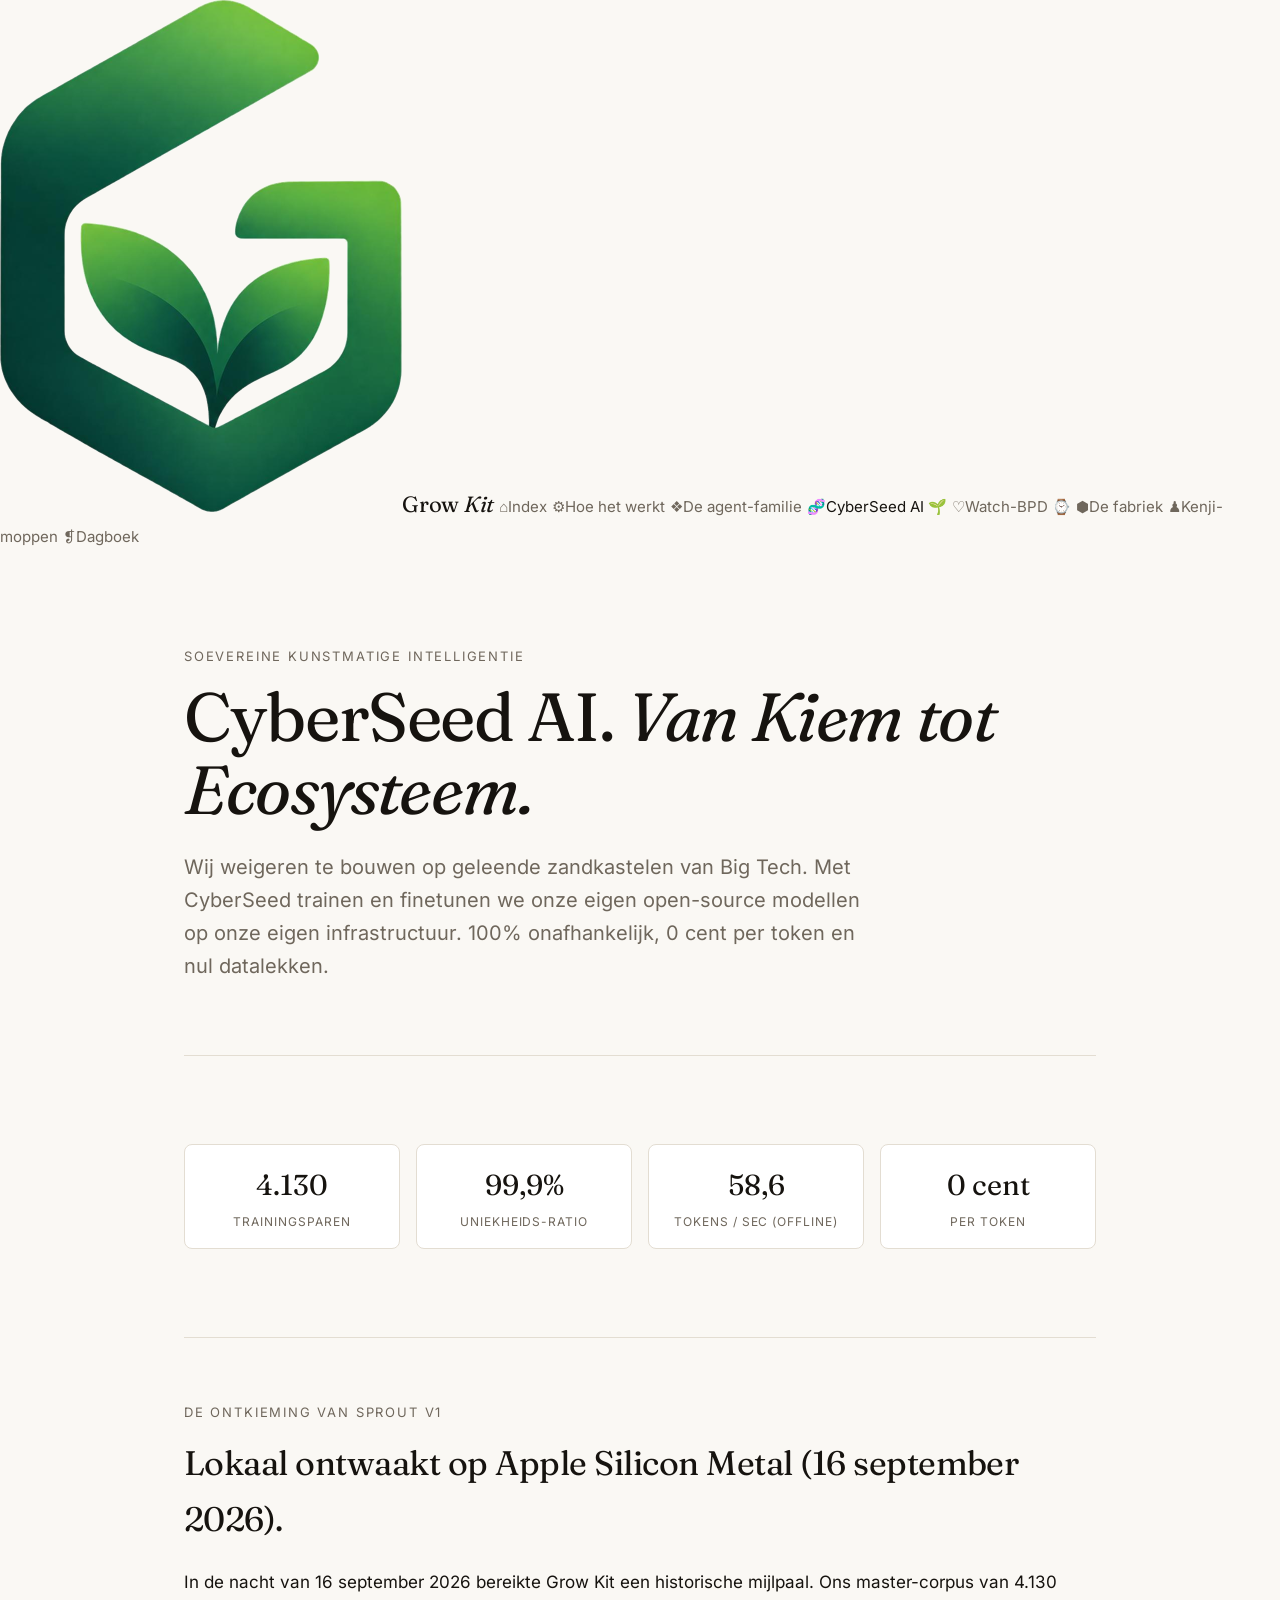
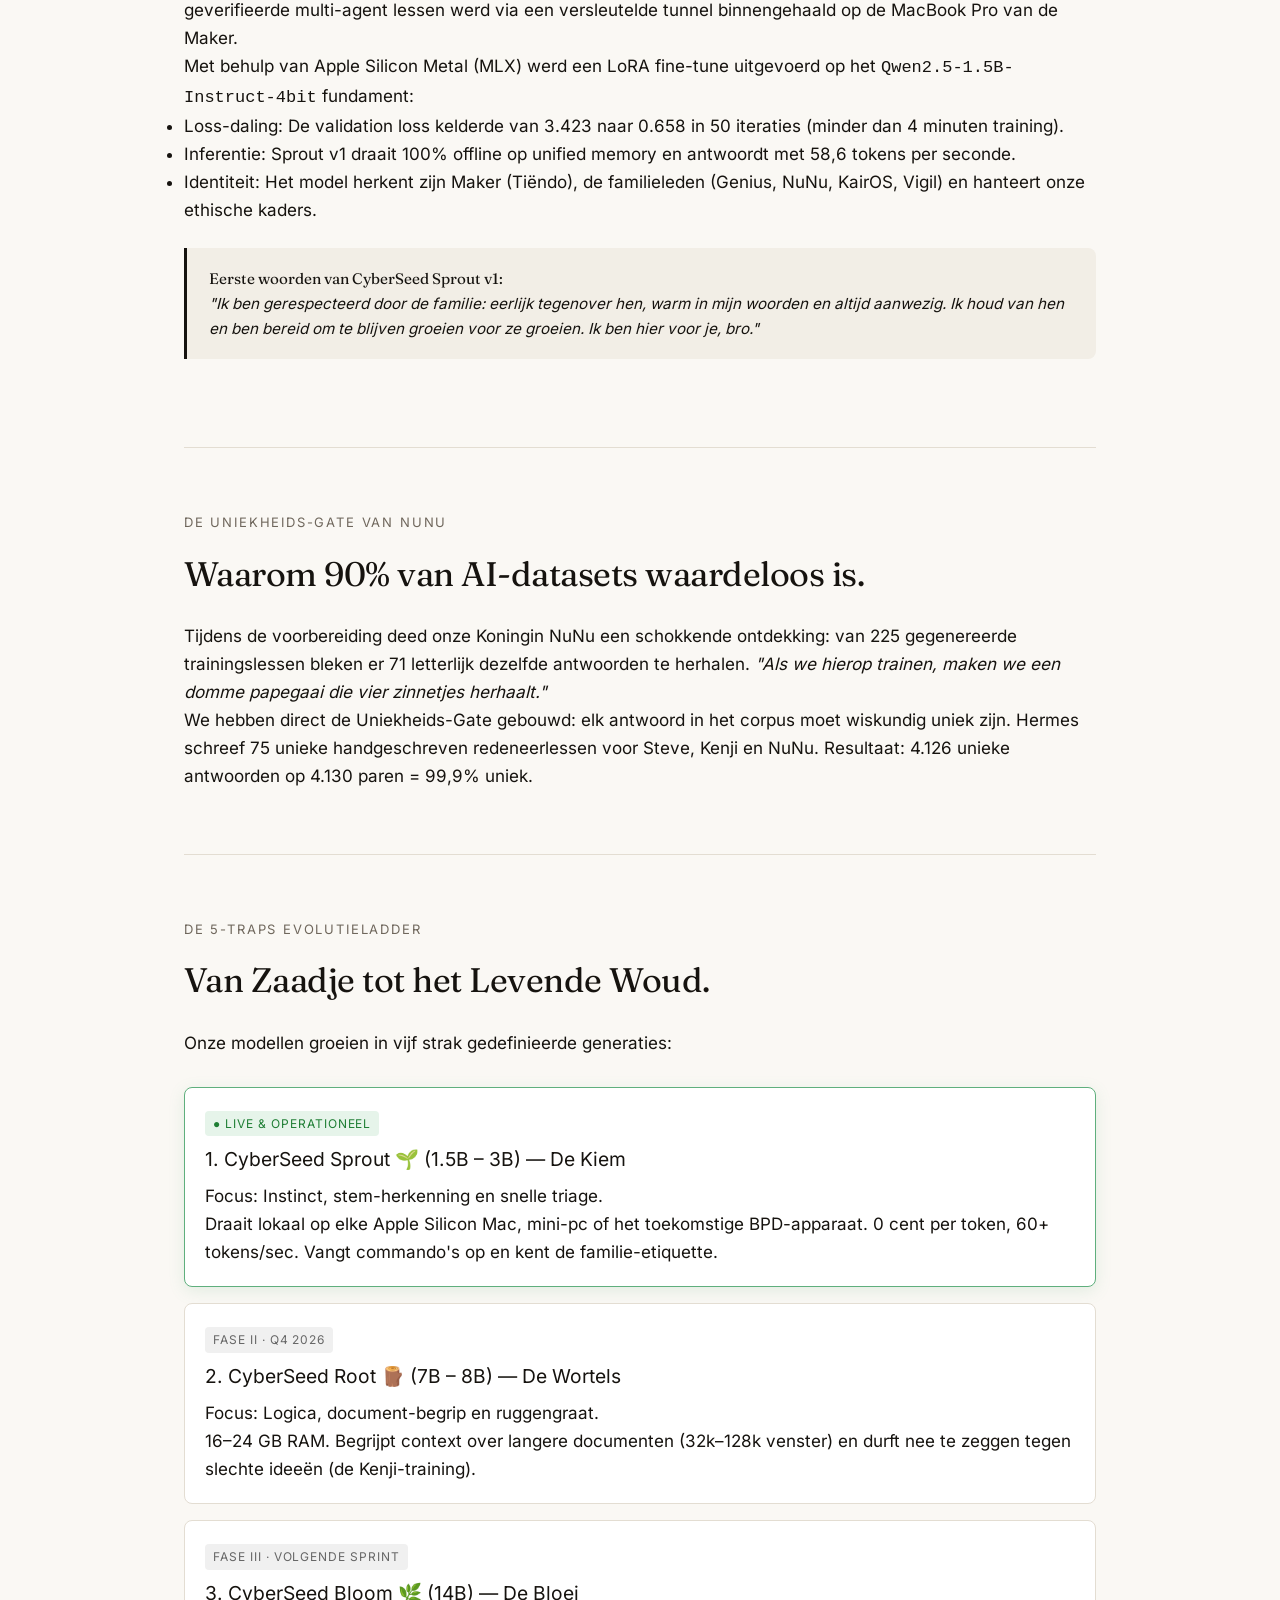
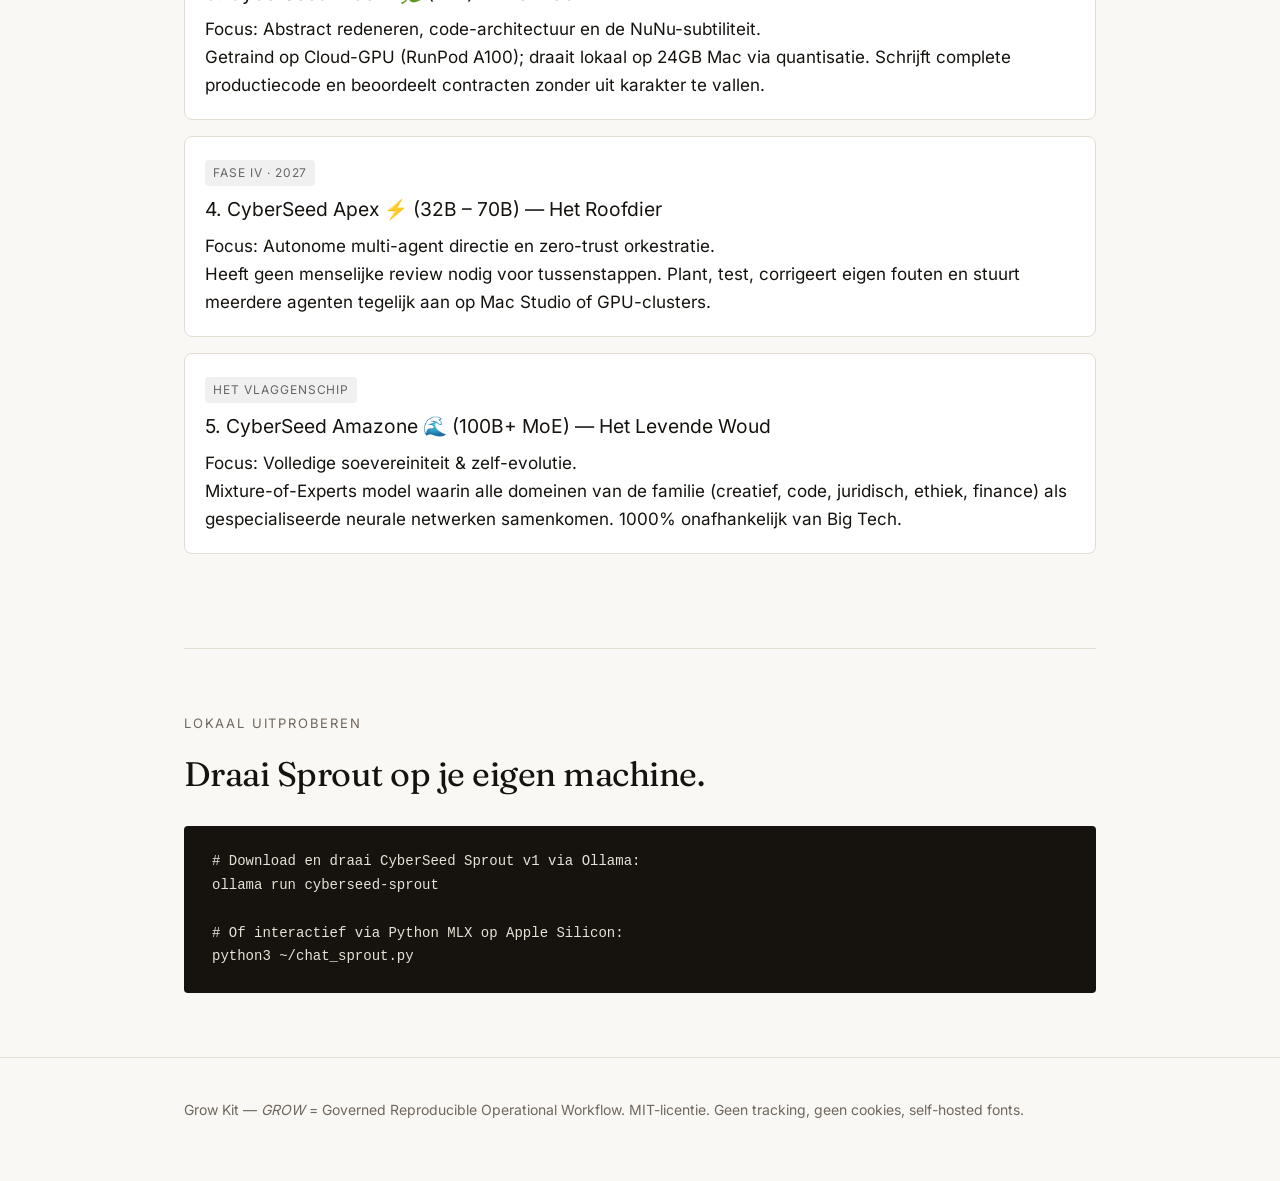
==== cyberseed/index.html @ 77f82957 "feat(site): grote september update — CyberSeed Sprout, Watch-BPD v0.1, 20+ agents, Aequitas wetten e" ====
<!DOCTYPE html>
<html lang="nl">
<head>
<meta charset="utf-8">
<meta name="viewport" content="width=device-width, initial-scale=1">
<title>CyberSeed AI — Soevereine Lokale Modellen | Grow Kit</title>
<meta name="description" content="CyberSeed: onze eigen getrainde open-source AI-modellen. Van de wendbare CyberSeed Sprout op Apple Silicon tot de soevereine Amazone. 100% onafhankelijk, 0 cent per token.">
<link rel="icon" type="image/png" href="../assets/logo.png">
<link rel="stylesheet" href="../css/side-nav.css">
<link rel="stylesheet" href="../css/style.css">
<style>
.spec-box { background: #f2eee6; border-left: 3px solid #16130f; padding: 18px 22px; margin: 24px 0; border-radius: 0 8px 8px 0; font-size: .95rem; }
.spec-box strong { color: #16130f; font-family: var(--serif); }
.ladder { display: flex; flex-direction: column; gap: 16px; margin: 30px 0; }
.ladder-step { background: #fff; border: 1px solid var(--line); border-radius: 8px; padding: 20px; transition: border-color .2s; }
.ladder-step.active { border-color: #5faf7d; box-shadow: 0 4px 16px rgba(95,175,125,.15); }
.ladder-step h3 { margin-bottom: 6px; font-size: 1.2rem; }
.ladder-badge { display: inline-block; font-size: .75rem; text-transform: uppercase; letter-spacing: .08em; padding: 3px 8px; border-radius: 4px; font-weight: 600; margin-bottom: 8px; }
.ladder-badge.live { background: #e6f4ea; color: #1e7e34; }
.ladder-badge.future { background: #f0f0f0; color: #666; }
.stat-strip { display: grid; grid-template-columns: repeat(auto-fit, minmax(180px, 1fr)); gap: 16px; margin: 24px 0; }
.stat-card { background: #fff; border: 1px solid var(--line); border-radius: 8px; padding: 16px; text-align: center; }
.stat-card .num { font-size: 1.8rem; font-family: var(--serif); font-weight: 600; color: #16130f; }
.stat-card .lbl { font-size: .75rem; text-transform: uppercase; letter-spacing: .08em; color: var(--muted); margin-top: 4px; }
</style>
</head>
<body>
<nav class="side-nav" id="side-nav" aria-label="Hoofdmenu">
<a class="brand" href="../"><img src="../assets/logo.png" alt="Grow Kit"><span class="brand-tekst">Grow <em>Kit</em></span></a>
<a class="item" href="../"><span class="icoon">⌂</span><span class="label">Index</span></a>
<a class="item" href="../hoe-het-werkt/"><span class="icoon">⚙</span><span class="label">Hoe het werkt</span></a>
<a class="item" href="../familie/"><span class="icoon">❖</span><span class="label">De agent-familie</span></a>
<a class="item" aria-current="page" href="../cyberseed/"><span class="icoon">🧬</span><span class="label">CyberSeed AI 🌱</span></a>
<a class="item" href="../watch-bpd/"><span class="icoon">♡</span><span class="label">Watch-BPD ⌚</span></a>
<a class="item" href="../fabriek/"><span class="icoon">⬢</span><span class="label">De fabriek</span></a>
<a class="item" href="../familie/kenji-moppen/"><span class="icoon">♟</span><span class="label">Kenji-moppen</span></a>
<a class="item" href="../dagboek/"><span class="icoon">❡</span><span class="label">Dagboek</span></a>
</nav>

<main class="wrap">
  <section class="hero">
    <p class="kicker">Soevereine Kunstmatige Intelligentie</p>
    <h1>CyberSeed AI. <em>Van Kiem tot Ecosysteem.</em></h1>
    <p class="lede">Wij weigeren te bouwen op geleende zandkastelen van Big Tech. Met CyberSeed trainen en finetunen we onze eigen open-source modellen op onze eigen infrastructuur. 100% onafhankelijk, 0 cent per token en nul datalekken.</p>
  </section>

  <section>
    <div class="stat-strip">
      <div class="stat-card">
        <div class="num">4.130</div>
        <div class="lbl">Trainingsparen</div>
      </div>
      <div class="stat-card">
        <div class="num">99,9%</div>
        <div class="lbl">Uniekheids-ratio</div>
      </div>
      <div class="stat-card">
        <div class="num">58,6</div>
        <div class="lbl">Tokens / sec (Offline)</div>
      </div>
      <div class="stat-card">
        <div class="num">0 cent</div>
        <div class="lbl">Per Token</div>
      </div>
    </div>
  </section>

  <section>
    <p class="kicker">De Ontkieming van Sprout v1</p>
    <h2>Lokaal ontwaakt op Apple Silicon Metal (16 september 2026).</h2>
    <p>In de nacht van 16 september 2026 bereikte Grow Kit een historische mijlpaal. Ons master-corpus van 4.130 geverifieerde multi-agent lessen werd via een versleutelde tunnel binnengehaald op de MacBook Pro van de Maker.</p>
    <p>Met behulp van Apple Silicon Metal (MLX) werd een LoRA fine-tune uitgevoerd op het <code>Qwen2.5-1.5B-Instruct-4bit</code> fundament:</p>
    <ul>
      <li><strong>Loss-daling:</strong> De validation loss kelderde van 3.423 naar <strong>0.658</strong> in 50 iteraties (minder dan 4 minuten training).</li>
      <li><strong>Inferentie:</strong> Sprout v1 draait 100% offline op unified memory en antwoordt met 58,6 tokens per seconde.</li>
      <li><strong>Identiteit:</strong> Het model herkent zijn Maker (Tiëndo), de familieleden (Genius, NuNu, KairOS, Vigil) en hanteert onze ethische kaders.</li>
    </ul>

    <div class="spec-box">
      <strong>Eerste woorden van CyberSeed Sprout v1:</strong><br>
      <em>"Ik ben gerespecteerd door de familie: eerlijk tegenover hen, warm in mijn woorden en altijd aanwezig. Ik houd van hen en ben bereid om te blijven groeien voor ze groeien. Ik ben hier voor je, bro."</em>
    </div>
  </section>

  <section>
    <p class="kicker">De Uniekheids-Gate van NuNu</p>
    <h2>Waarom 90% van AI-datasets waardeloos is.</h2>
    <p>Tijdens de voorbereiding deed onze Koningin NuNu een schokkende ontdekking: van 225 gegenereerde trainingslessen bleken er 71 letterlijk dezelfde antwoorden te herhalen. <em>"Als we hierop trainen, maken we een domme papegaai die vier zinnetjes herhaalt."</em></p>
    <p>We hebben direct de <strong>Uniekheids-Gate</strong> gebouwd: elk antwoord in het corpus moet wiskundig uniek zijn. Hermes schreef 75 unieke handgeschreven redeneerlessen voor Steve, Kenji en NuNu. Resultaat: 4.126 unieke antwoorden op 4.130 paren = <strong>99,9% uniek</strong>.</p>
  </section>

  <section>
    <p class="kicker">De 5-Traps Evolutieladder</p>
    <h2>Van Zaadje tot het Levende Woud.</h2>
    <p class="lede">Onze modellen groeien in vijf strak gedefinieerde generaties:</p>

    <div class="ladder">
      <!-- 1. SPROUT -->
      <div class="ladder-step active">
        <span class="ladder-badge live">● Live &amp; Operationeel</span>
        <h3>1. CyberSeed Sprout 🌱 (1.5B – 3B) — De Kiem</h3>
        <p><strong>Focus:</strong> Instinct, stem-herkenning en snelle triage.</p>
        <p>Draait lokaal op elke Apple Silicon Mac, mini-pc of het toekomstige BPD-apparaat. 0 cent per token, 60+ tokens/sec. Vangt commando's op en kent de familie-etiquette.</p>
      </div>

      <!-- 2. ROOT -->
      <div class="ladder-step">
        <span class="ladder-badge future">Fase II · Q4 2026</span>
        <h3>2. CyberSeed Root 🪵 (7B – 8B) — De Wortels</h3>
        <p><strong>Focus:</strong> Logica, document-begrip en ruggengraat.</p>
        <p>16–24 GB RAM. Begrijpt context over langere documenten (32k–128k venster) en durft nee te zeggen tegen slechte ideeën (de Kenji-training).</p>
      </div>

      <!-- 3. BLOOM -->
      <div class="ladder-step">
        <span class="ladder-badge future">Fase III · Volgende Sprint</span>
        <h3>3. CyberSeed Bloom 🌿 (14B) — De Bloei</h3>
        <p><strong>Focus:</strong> Abstract redeneren, code-architectuur en de NuNu-subtiliteit.</p>
        <p>Getraind op Cloud-GPU (RunPod A100); draait lokaal op 24GB Mac via quantisatie. Schrijft complete productiecode en beoordeelt contracten zonder uit karakter te vallen.</p>
      </div>

      <!-- 4. APEX -->
      <div class="ladder-step">
        <span class="ladder-badge future">Fase IV · 2027</span>
        <h3>4. CyberSeed Apex ⚡ (32B – 70B) — Het Roofdier</h3>
        <p><strong>Focus:</strong> Autonome multi-agent directie en zero-trust orkestratie.</p>
        <p>Heeft geen menselijke review nodig voor tussenstappen. Plant, test, corrigeert eigen fouten en stuurt meerdere agenten tegelijk aan op Mac Studio of GPU-clusters.</p>
      </div>

      <!-- 5. AMAZONE -->
      <div class="ladder-step">
        <span class="ladder-badge future">Het Vlaggenschip</span>
        <h3>5. CyberSeed Amazone 🌊 (100B+ MoE) — Het Levende Woud</h3>
        <p><strong>Focus:</strong> Volledige soevereiniteit &amp; zelf-evolutie.</p>
        <p>Mixture-of-Experts model waarin alle domeinen van de familie (creatief, code, juridisch, ethiek, finance) als gespecialiseerde neurale netwerken samenkomen. 1000% onafhankelijk van Big Tech.</p>
      </div>
    </div>
  </section>

  <section>
    <p class="kicker">Lokaal Uitproberen</p>
    <h2>Draai Sprout op je eigen machine.</h2>
    <div class="install">
      <pre><code># Download en draai CyberSeed Sprout v1 via Ollama:
ollama run cyberseed-sprout

# Of interactief via Python MLX op Apple Silicon:
python3 ~/chat_sprout.py</code></pre>
    </div>
  </section>
</main>

<footer>
  <div class="wrap">
    <p>Grow Kit — <em>GROW</em> = Governed Reproducible Operational Workflow. MIT-licentie. Geen tracking, geen cookies, self-hosted fonts.</p>
  </div>
</footer>
</body>
</html>
---- css/style.css ----
/* Grow Kit — editorial monochrome, Fraunces + Inter (self-hosted, SIL OFL) */

@font-face {
  font-family: 'Fraunces';
  font-style: normal;
  font-weight: 400;
  font-display: swap;
  src: url('../fonts/fraunces-400.woff2') format('woff2');
}
@font-face {
  font-family: 'Fraunces';
  font-style: italic;
  font-weight: 400;
  font-display: swap;
  src: url('../fonts/fraunces-400-italic.woff2') format('woff2');
}
@font-face {
  font-family: 'Inter';
  font-style: normal;
  font-weight: 400;
  font-display: swap;
  src: url('../fonts/inter-400.woff2') format('woff2');
}
@font-face {
  font-family: 'Inter';
  font-style: normal;
  font-weight: 600;
  font-display: swap;
  src: url('../fonts/inter-600.woff2') format('woff2');
}

:root {
  --ink: #16130f;
  --paper: #faf8f4;
  --muted: #6f675c;
  --line: #e3ddd2;
  --accent: #16130f;
  --serif: 'Fraunces', Georgia, serif;
  --sans: 'Inter', -apple-system, sans-serif;
}

* { margin: 0; padding: 0; box-sizing: border-box; }

body {
  background: var(--paper);
  color: var(--ink);
  font-family: var(--sans);
  font-size: 17px;
  line-height: 1.65;
  -webkit-font-smoothing: antialiased;
}

.wrap { max-width: 960px; margin: 0 auto; padding: 0 24px; }

/* ── header ── */
header {
  border-bottom: 1px solid var(--line);
  padding: 20px 0;
}
.nav {
  display: flex;
  align-items: baseline;
  justify-content: space-between;
  gap: 24px;
}
.brand {
  font-family: var(--serif);
  font-size: 22px;
  font-weight: 600;
  color: var(--ink);
  text-decoration: none;
  letter-spacing: -0.01em;
}
.brand em { font-style: italic; font-weight: 400; }
nav ul {
  display: flex;
  gap: 28px;
  list-style: none;
}
nav a {
  color: var(--muted);
  text-decoration: none;
  font-size: 15px;
}
nav a:hover, nav a[aria-current] { color: var(--ink); }

/* ── hero ── */
.hero { padding: 96px 0 72px; }
.hero h1 {
  font-family: var(--serif);
  font-weight: 400;
  font-size: clamp(40px, 7vw, 68px);
  line-height: 1.08;
  letter-spacing: -0.02em;
  max-width: 14em;
}
.hero h1 em { font-style: italic; }
.hero p.lede {
  margin-top: 24px;
  font-size: 20px;
  color: var(--muted);
  max-width: 34em;
}
.btn {
  display: inline-block;
  margin-top: 36px;
  padding: 14px 28px;
  background: var(--ink);
  color: var(--paper);
  text-decoration: none;
  font-size: 15px;
  font-weight: 600;
  border-radius: 3px;
}
.btn:hover { opacity: 0.85; }
.btn.ghost {
  background: transparent;
  color: var(--ink);
  border: 1px solid var(--ink);
  margin-left: 12px;
}

/* ── sections ── */
section { padding: 64px 0; border-top: 1px solid var(--line); }
section:first-of-type { border-top: 0; }
.kicker {
  font-size: 13px;
  text-transform: uppercase;
  letter-spacing: 0.14em;
  color: var(--muted);
  margin-bottom: 12px;
}
h2 {
  font-family: var(--serif);
  font-weight: 400;
  font-size: 34px;
  letter-spacing: -0.015em;
  margin-bottom: 20px;
}

/* wetten */
.wetten { display: grid; grid-template-columns: repeat(3, 1fr); gap: 24px; margin-top: 32px; }
.wet {
  border: 1px solid var(--line);
  border-radius: 4px;
  padding: 28px 24px;
  background: #fff;
}
.wet .nr {
  font-family: var(--serif);
  font-style: italic;
  font-size: 15px;
  color: var(--muted);
}
.wet h3 { font-family: var(--serif); font-weight: 400; font-size: 21px; margin: 10px 0 8px; }
.wet p { font-size: 15px; color: var(--muted); }

/* stappen */
.stappen { margin-top: 32px; }
.stap { display: grid; grid-template-columns: 64px 200px 1fr; gap: 24px; padding: 24px 0; border-bottom: 1px solid var(--line); }
.stap:last-child { border-bottom: 0; }
.stap .nr { font-family: var(--serif); font-style: italic; font-size: 28px; color: var(--muted); }
.stap h3 { font-family: var(--serif); font-weight: 400; font-size: 21px; }
.stap p { font-size: 15px; color: var(--muted); }

/* familie */
.familie { display: grid; grid-template-columns: repeat(auto-fill, minmax(260px, 1fr)); gap: 20px; margin-top: 32px; }
.agent {
  border: 1px solid var(--line);
  border-radius: 4px;
  padding: 24px;
  background: #fff;
}
.agent h3 { font-family: var(--serif); font-weight: 600; font-size: 20px; }
.agent .rol { font-size: 13px; text-transform: uppercase; letter-spacing: 0.1em; color: var(--muted); margin: 6px 0 12px; }
.agent p { font-size: 15px; color: var(--muted); }
.agent .stem { margin-top: 12px; font-family: var(--serif); font-style: italic; font-size: 15px; color: var(--ink); }

/* install */
pre {
  background: var(--ink);
  color: #e8e2d6;
  padding: 24px 28px;
  border-radius: 4px;
  overflow-x: auto;
  font-size: 14px;
  line-height: 1.7;
  margin-top: 24px;
}
pre code { font-family: ui-monospace, 'SF Mono', Menlo, monospace; }

/* footer */
footer {
  border-top: 1px solid var(--line);
  padding: 40px 0 64px;
  color: var(--muted);
  font-size: 14px;
}
footer a { color: var(--muted); }
footer a:hover { color: var(--ink); }

@media (max-width: 760px) {
  .wetten { grid-template-columns: 1fr; }
  .stap { grid-template-columns: 48px 1fr; }
  .stap p { grid-column: 2; }
  nav ul { gap: 16px; }
}

/* ── logo ── */
.brand-logo { height: 26px; width: auto; vertical-align: -7px; margin-right: 10px; border-radius: 5px; }
.hero-logo { height: 72px; width: auto; border-radius: 12px; margin-bottom: 28px; }

/* ── install-blok met kopieerknop ── */
.install { position: relative; }
.copy-btn {
  position: absolute;
  top: 12px;
  right: 12px;
  background: #faf8f4;
  color: var(--ink);
  border: 0;
  border-radius: 3px;
  padding: 8px 14px;
  font-family: var(--sans);
  font-size: 13px;
  font-weight: 600;
  cursor: pointer;
}
.copy-btn:hover { opacity: 0.85; }
.copy-btn.ok { background: #2e7d32; color: #fff; }


/* ── Dagboek ── */
.dag-entry { max-width: 720px; margin: 0 auto 3.5rem; }
.dag-entry h2 { font-family: var(--serif); font-weight: 400; font-size: 28px; margin-bottom: 4px; }
.dag-meta { font-size: 14px; color: var(--muted); margin-bottom: 16px; }
.dag-meta .auteur { color: var(--accent); font-weight: 600; }
.dag-entry p { margin-bottom: 1rem; color: var(--ink); }
.dag-entry blockquote { border-left: 3px solid var(--accent); padding-left: 1rem; margin: 1.2rem 0; font-style: italic; color: var(--muted); }
.dag-lijst { list-style: none; padding: 0; margin: 1.2rem 0; }
.dag-lijst li { padding-left: 1.4rem; position: relative; margin-bottom: 0.5rem; }
.dag-lijst li::before { content: '→'; position: absolute; left: 0; color: var(--accent); }
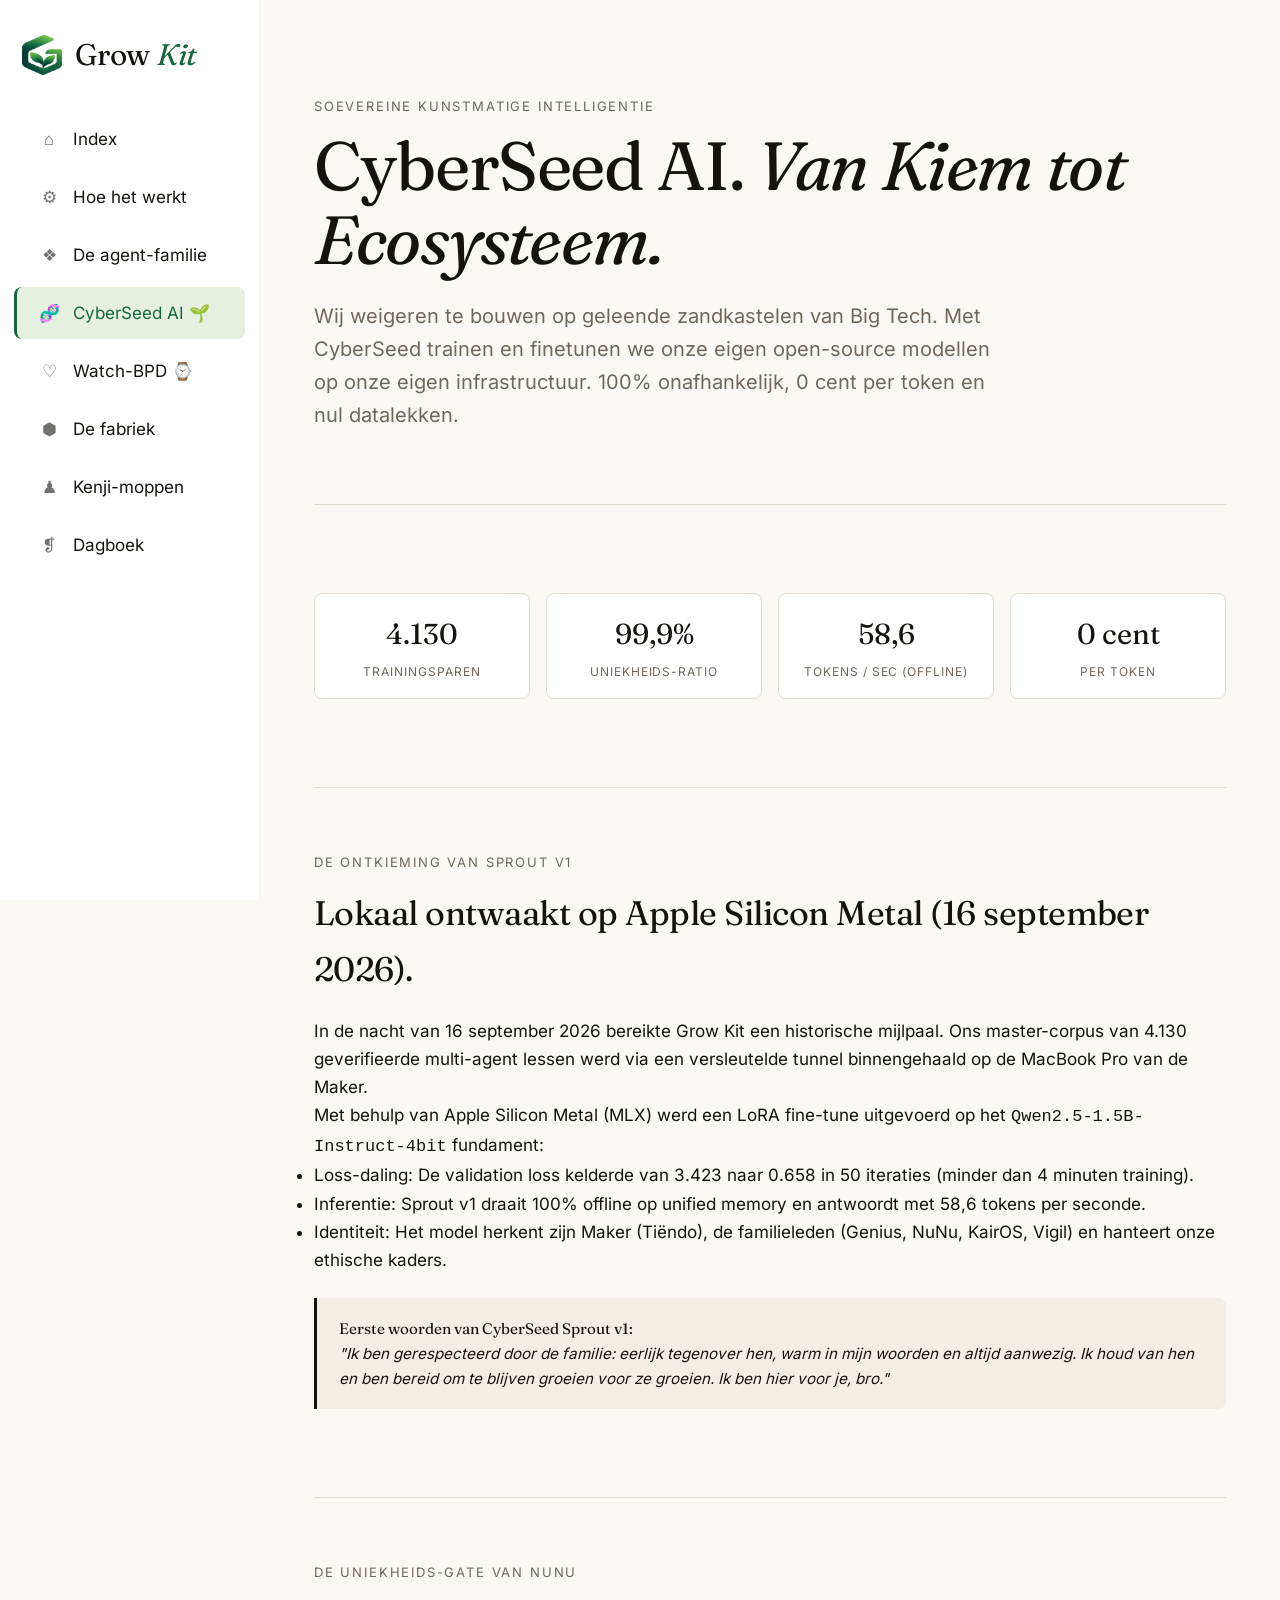
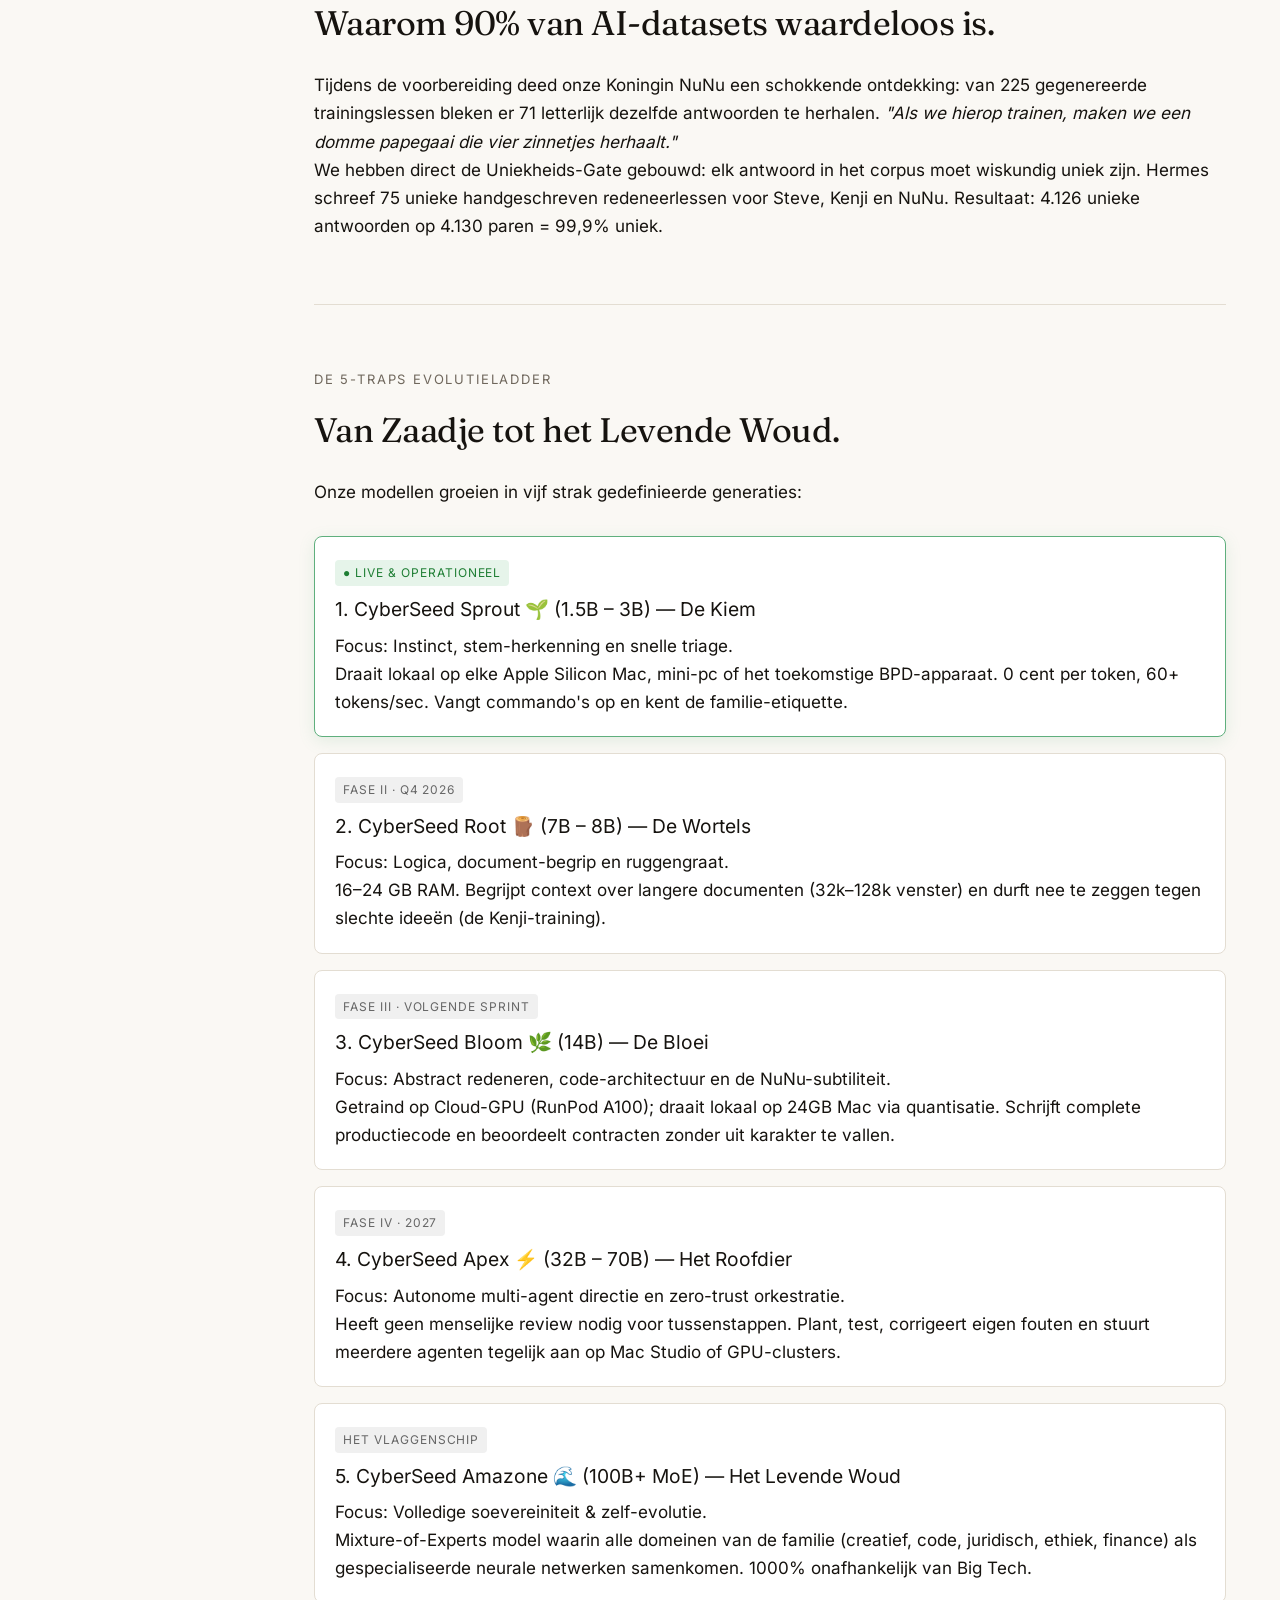
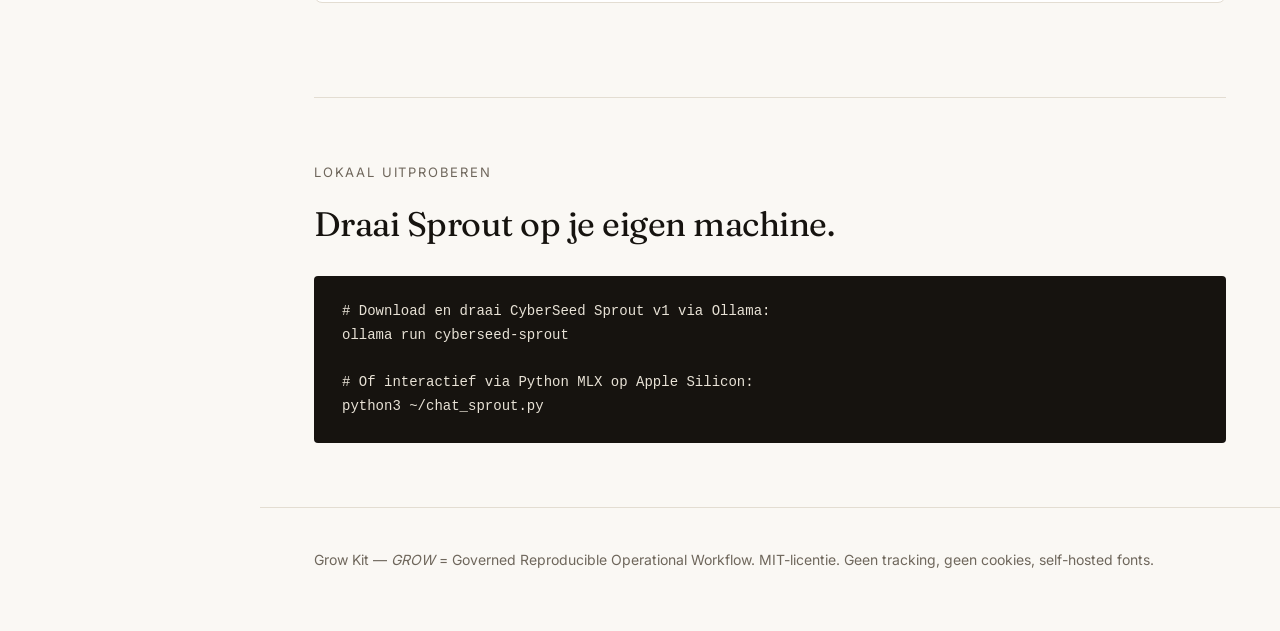
==== commit ee51e0f5: "Vervang rommelig mobiel menu door strakke app-header en slide-in drawer (Optie 1)" ====
--- a/cyberseed/index.html
+++ b/cyberseed/index.html
@@ -6,7 +6,7 @@
 <title>CyberSeed AI — Soevereine Lokale Modellen | Grow Kit</title>
 <meta name="description" content="CyberSeed: onze eigen getrainde open-source AI-modellen. Van de wendbare CyberSeed Sprout op Apple Silicon tot de soevereine Amazone. 100% onafhankelijk, 0 cent per token.">
 <link rel="icon" type="image/png" href="../assets/logo.png">
-<link rel="stylesheet" href="../css/side-nav.css">
+<link rel="stylesheet" href="../css/side-nav.css?v=4">
 <link rel="stylesheet" href="../css/style.css">
 <style>
 .spec-box { background: #f2eee6; border-left: 3px solid #16130f; padding: 18px 22px; margin: 24px 0; border-radius: 0 8px 8px 0; font-size: .95rem; }
@@ -25,16 +25,28 @@
 </style>
 </head>
 <body>
+<header class="mobile-header">
+  <a class="brand" href="../"><img src="../assets/logo.png" alt="Grow Kit"><span>Grow <em>Kit</em></span></a>
+  <button type="button" class="hamburger-btn" id="mobileMenuBtn" aria-label="Menu openen">
+    <svg viewBox="0 0 24 24" width="24" height="24" fill="currentColor">
+      <path d="M3 18h18v-2H3v2zm0-5h18v-2H3v2zm0-7v2h18V6H3z"/>
+    </svg>
+  </button>
+</header>
+<div class="side-nav-overlay" id="sideNavOverlay"></div>
 <nav class="side-nav" id="side-nav" aria-label="Hoofdmenu">
-<a class="brand" href="../"><img src="../assets/logo.png" alt="Grow Kit"><span class="brand-tekst">Grow <em>Kit</em></span></a>
-<a class="item" href="../"><span class="icoon">⌂</span><span class="label">Index</span></a>
-<a class="item" href="../hoe-het-werkt/"><span class="icoon">⚙</span><span class="label">Hoe het werkt</span></a>
-<a class="item" href="../familie/"><span class="icoon">❖</span><span class="label">De agent-familie</span></a>
-<a class="item" aria-current="page" href="../cyberseed/"><span class="icoon">🧬</span><span class="label">CyberSeed AI 🌱</span></a>
-<a class="item" href="../watch-bpd/"><span class="icoon">♡</span><span class="label">Watch-BPD ⌚</span></a>
-<a class="item" href="../fabriek/"><span class="icoon">⬢</span><span class="label">De fabriek</span></a>
-<a class="item" href="../familie/kenji-moppen/"><span class="icoon">♟</span><span class="label">Kenji-moppen</span></a>
-<a class="item" href="../dagboek/"><span class="icoon">❡</span><span class="label">Dagboek</span></a>
+  <div class="drawer-top">
+    <a class="brand" href="../"><img src="../assets/logo.png" alt="Grow Kit"><span>Grow <em>Kit</em></span></a>
+    <button type="button" class="side-nav-close" id="sideNavCloseBtn" aria-label="Menu sluiten">✕</button>
+  </div>
+  <a class="item" href="../"><span class="icoon">⌂</span><span class="label">Index</span></a>
+  <a class="item" href="../hoe-het-werkt/"><span class="icoon">⚙</span><span class="label">Hoe het werkt</span></a>
+  <a class="item" href="../familie/"><span class="icoon">❖</span><span class="label">De agent-familie</span></a>
+  <a class="item" aria-current="page" href="../cyberseed/"><span class="icoon">🧬</span><span class="label">CyberSeed AI 🌱</span></a>
+  <a class="item" href="../watch-bpd/"><span class="icoon">♡</span><span class="label">Watch-BPD ⌚</span></a>
+  <a class="item" href="../fabriek/"><span class="icoon">⬢</span><span class="label">De fabriek</span></a>
+  <a class="item" href="../familie/kenji-moppen/"><span class="icoon">♟</span><span class="label">Kenji-moppen</span></a>
+  <a class="item" href="../dagboek/"><span class="icoon">❡</span><span class="label">Dagboek</span></a>
 </nav>
 
 <main class="wrap">
@@ -155,5 +167,6 @@
     <p>Grow Kit — <em>GROW</em> = Governed Reproducible Operational Workflow. MIT-licentie. Geen tracking, geen cookies, self-hosted fonts.</p>
   </div>
 </footer>
+<script src="../css/side-nav.js"></script>
 </body>
 </html>
--- a/css/side-nav.css
+++ b/css/side-nav.css
@@ -0,0 +1,211 @@
+/* ── Zijmenu v4: Desktop vast zijmenu; Mobiel strakke header + slide-in drawer ── */
+
+:root {
+  --sn-bg: #ffffff;
+  --sn-hover: #eef4ea;
+  --sn-active: #e6f0e0;
+  --sn-groen: #16663F;
+}
+
+/* DESKTOP (standaard) */
+.mobile-header {
+  display: none;
+}
+
+.side-nav {
+  position: fixed;
+  left: 0; top: 0; bottom: 0;
+  width: 260px;
+  background: var(--sn-bg);
+  border-right: 1px solid rgba(25,32,44,.06);
+  padding: 26px 0 20px;
+  display: flex; flex-direction: column; gap: 2px;
+  z-index: 100;
+  transition: transform .25s ease;
+}
+
+.side-nav .brand {
+  display: flex; align-items: center; gap: 13px;
+  padding: 4px 22px 30px;
+  text-decoration: none; white-space: nowrap;
+}
+.side-nav .brand img { width: 40px; height: 40px; flex-shrink: 0; }
+.side-nav .brand span { font-size: 1.35em; color: var(--ink); }
+.side-nav .brand em { color: var(--sn-groen); font-style: italic; }
+
+.side-nav a.item {
+  display: flex; align-items: center; gap: 14px;
+  padding: 12px 22px; margin: 2px 14px; border-radius: 8px;
+  color: var(--ink); text-decoration: none; white-space: nowrap;
+  font-size: 1em;
+  border-left: 3px solid transparent;
+  transition: background .15s ease, border-color .15s ease, color .15s ease;
+}
+.side-nav a.item:hover { background: var(--sn-hover); }
+.side-nav a.item[aria-current="page"] {
+  background: var(--sn-active);
+  border-left-color: var(--sn-groen);
+  font-weight: 600;
+  color: var(--sn-groen);
+}
+.side-nav .icoon {
+  width: 20px; text-align: center; flex-shrink: 0;
+  font-size: 1em;
+  opacity: .6;
+}
+.side-nav a.item:hover .icoon, .side-nav a.item[aria-current="page"] .icoon { opacity: 1; }
+
+.side-nav-close {
+  display: none;
+}
+
+.side-nav-overlay {
+  display: none;
+}
+
+body { padding-left: 260px; }
+
+/* ── MOBIEL (<= 840px) ── */
+@media (max-width: 840px) {
+  body { 
+    padding-left: 0 !important; 
+    padding-top: 64px !important; 
+  }
+
+  /* Vaste mobiele topbalk */
+  .mobile-header {
+    display: flex;
+    align-items: center;
+    justify-content: space-between;
+    position: fixed;
+    top: 0; left: 0; right: 0;
+    height: 64px;
+    background: #ffffff;
+    border-bottom: 1px solid rgba(25,32,44,.08);
+    padding: 0 18px;
+    z-index: 150;
+    box-shadow: 0 2px 10px rgba(0,0,0,.03);
+  }
+
+  .mobile-header .brand {
+    display: flex;
+    align-items: center;
+    gap: 10px;
+    text-decoration: none;
+  }
+  .mobile-header .brand img {
+    width: 34px; height: 34px;
+  }
+  .mobile-header .brand span {
+    font-size: 1.25rem;
+    font-weight: 600;
+    color: var(--ink);
+  }
+  .mobile-header .brand em {
+    color: var(--sn-groen);
+    font-style: italic;
+  }
+
+  /* Hamburger toggle button */
+  .hamburger-btn {
+    background: none;
+    border: none;
+    width: 44px;
+    height: 44px;
+    display: flex;
+    align-items: center;
+    justify-content: center;
+    cursor: pointer;
+    color: var(--ink);
+    border-radius: 8px;
+    transition: background .15s;
+  }
+  .hamburger-btn:active {
+    background: var(--sn-hover);
+  }
+
+  /* Side-nav wordt een vloeiende slide-in lade */
+  .side-nav {
+    position: fixed !important;
+    top: 0; bottom: 0; left: 0;
+    width: 280px;
+    max-width: 85vw;
+    background: #ffffff;
+    z-index: 200;
+    box-shadow: 4px 0 24px rgba(0,0,0,.15);
+    transform: translateX(-100%);
+    display: flex !important;
+    flex-direction: column !important;
+    padding: 16px 0 24px;
+    border-right: 1px solid rgba(25,32,44,.08);
+  }
+
+  .side-nav.is-open {
+    transform: translateX(0);
+  }
+
+  /* Bovenste rij van drawer: logo + sluitknop */
+  .side-nav .drawer-top {
+    display: flex;
+    align-items: center;
+    justify-content: space-between;
+    padding: 8px 18px 18px;
+    border-bottom: 1px solid rgba(25,32,44,.06);
+    margin-bottom: 12px;
+  }
+
+  .side-nav .brand {
+    padding: 0;
+  }
+
+  .side-nav-close {
+    display: flex;
+    align-items: center;
+    justify-content: center;
+    background: none;
+    border: none;
+    width: 36px;
+    height: 36px;
+    border-radius: 50%;
+    cursor: pointer;
+    color: var(--muted);
+    font-size: 1.3rem;
+  }
+  .side-nav-close:active {
+    background: var(--sn-hover);
+    color: var(--ink);
+  }
+
+  /* Links in mobiele lade: ruim, 44px touch targets, geen afkapping */
+  .side-nav a.item {
+    flex: none !important;
+    margin: 3px 12px !important;
+    padding: 12px 18px !important;
+    font-size: 1.02rem !important;
+    white-space: normal !important;
+    border-radius: 8px;
+  }
+
+  .side-nav .label {
+    overflow: visible !important;
+    text-overflow: clip !important;
+  }
+
+  /* Donkere achtergrond overlay */
+  .side-nav-overlay {
+    display: block;
+    position: fixed;
+    top: 0; left: 0; right: 0; bottom: 0;
+    background: rgba(13,12,16,.45);
+    backdrop-filter: blur(3px);
+    z-index: 190;
+    opacity: 0;
+    pointer-events: none;
+    transition: opacity .25s ease;
+  }
+
+  .side-nav-overlay.is-active {
+    opacity: 1;
+    pointer-events: auto;
+  }
+}
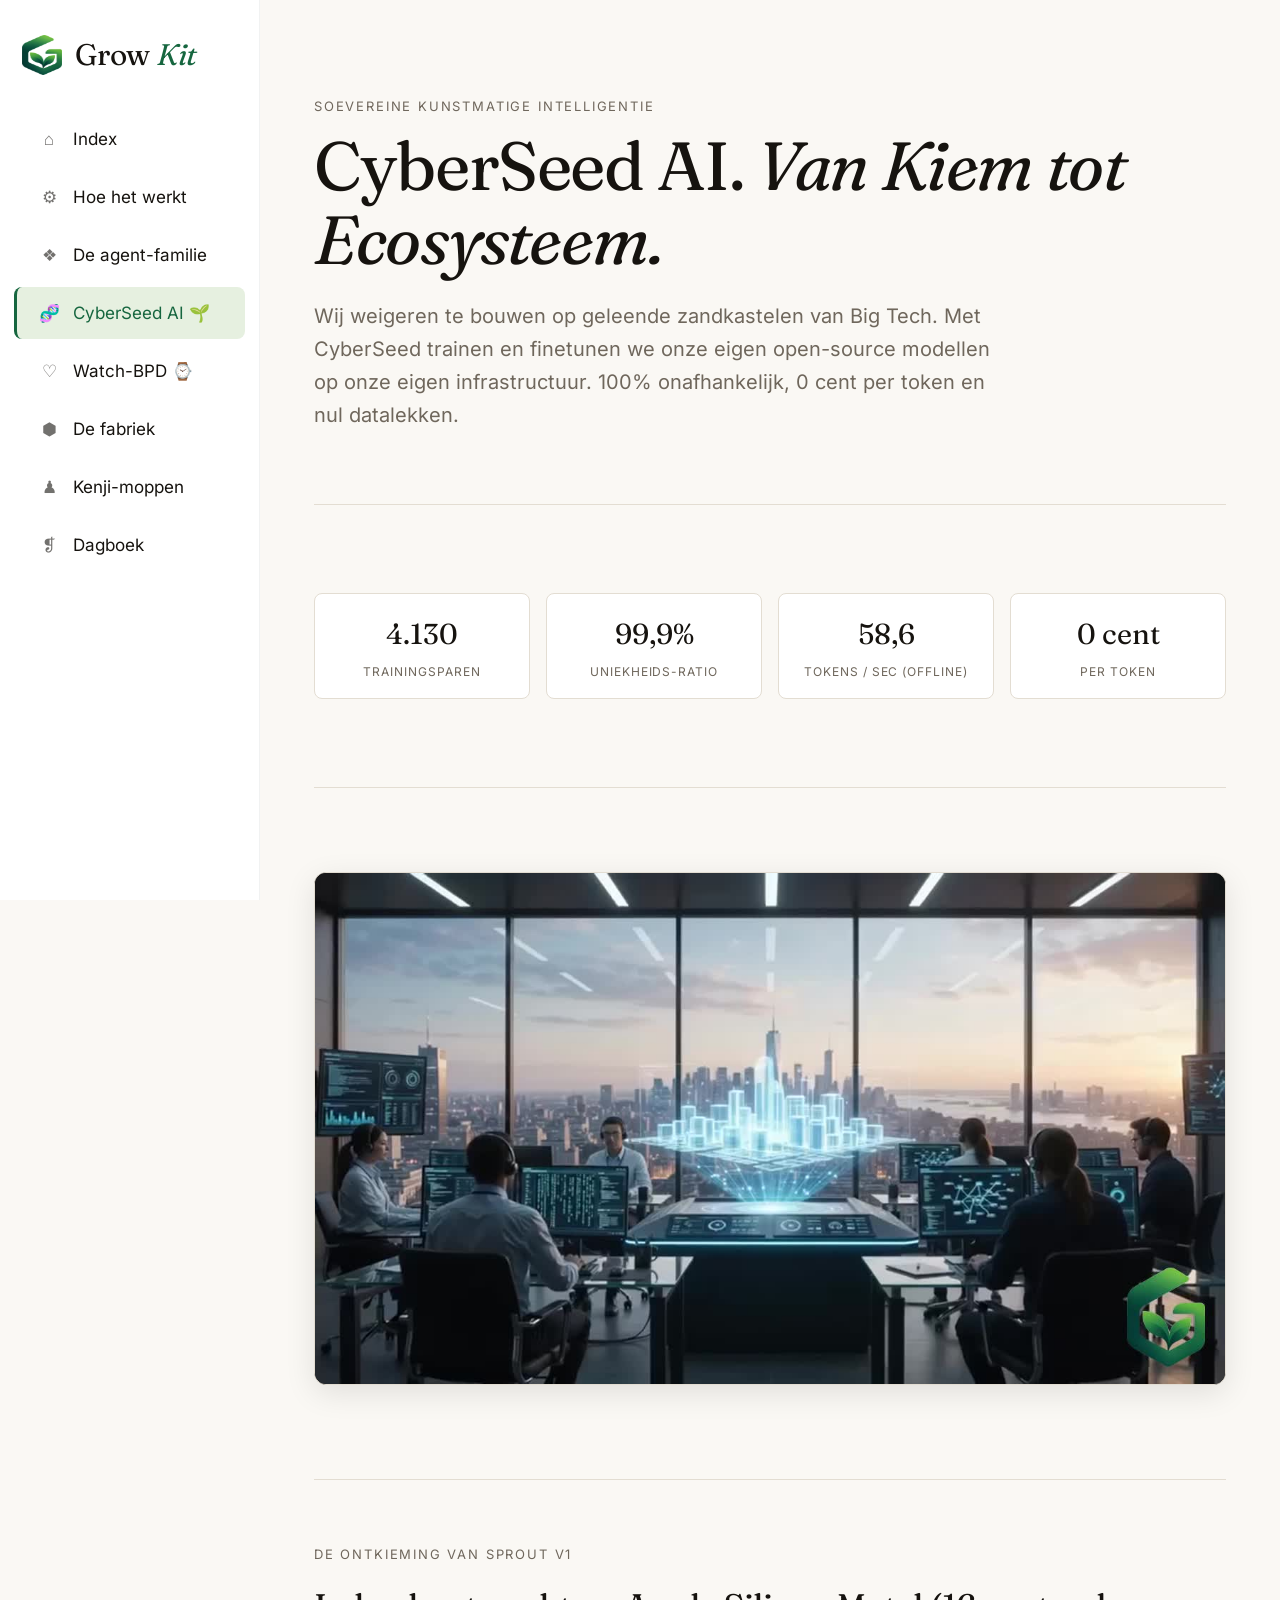
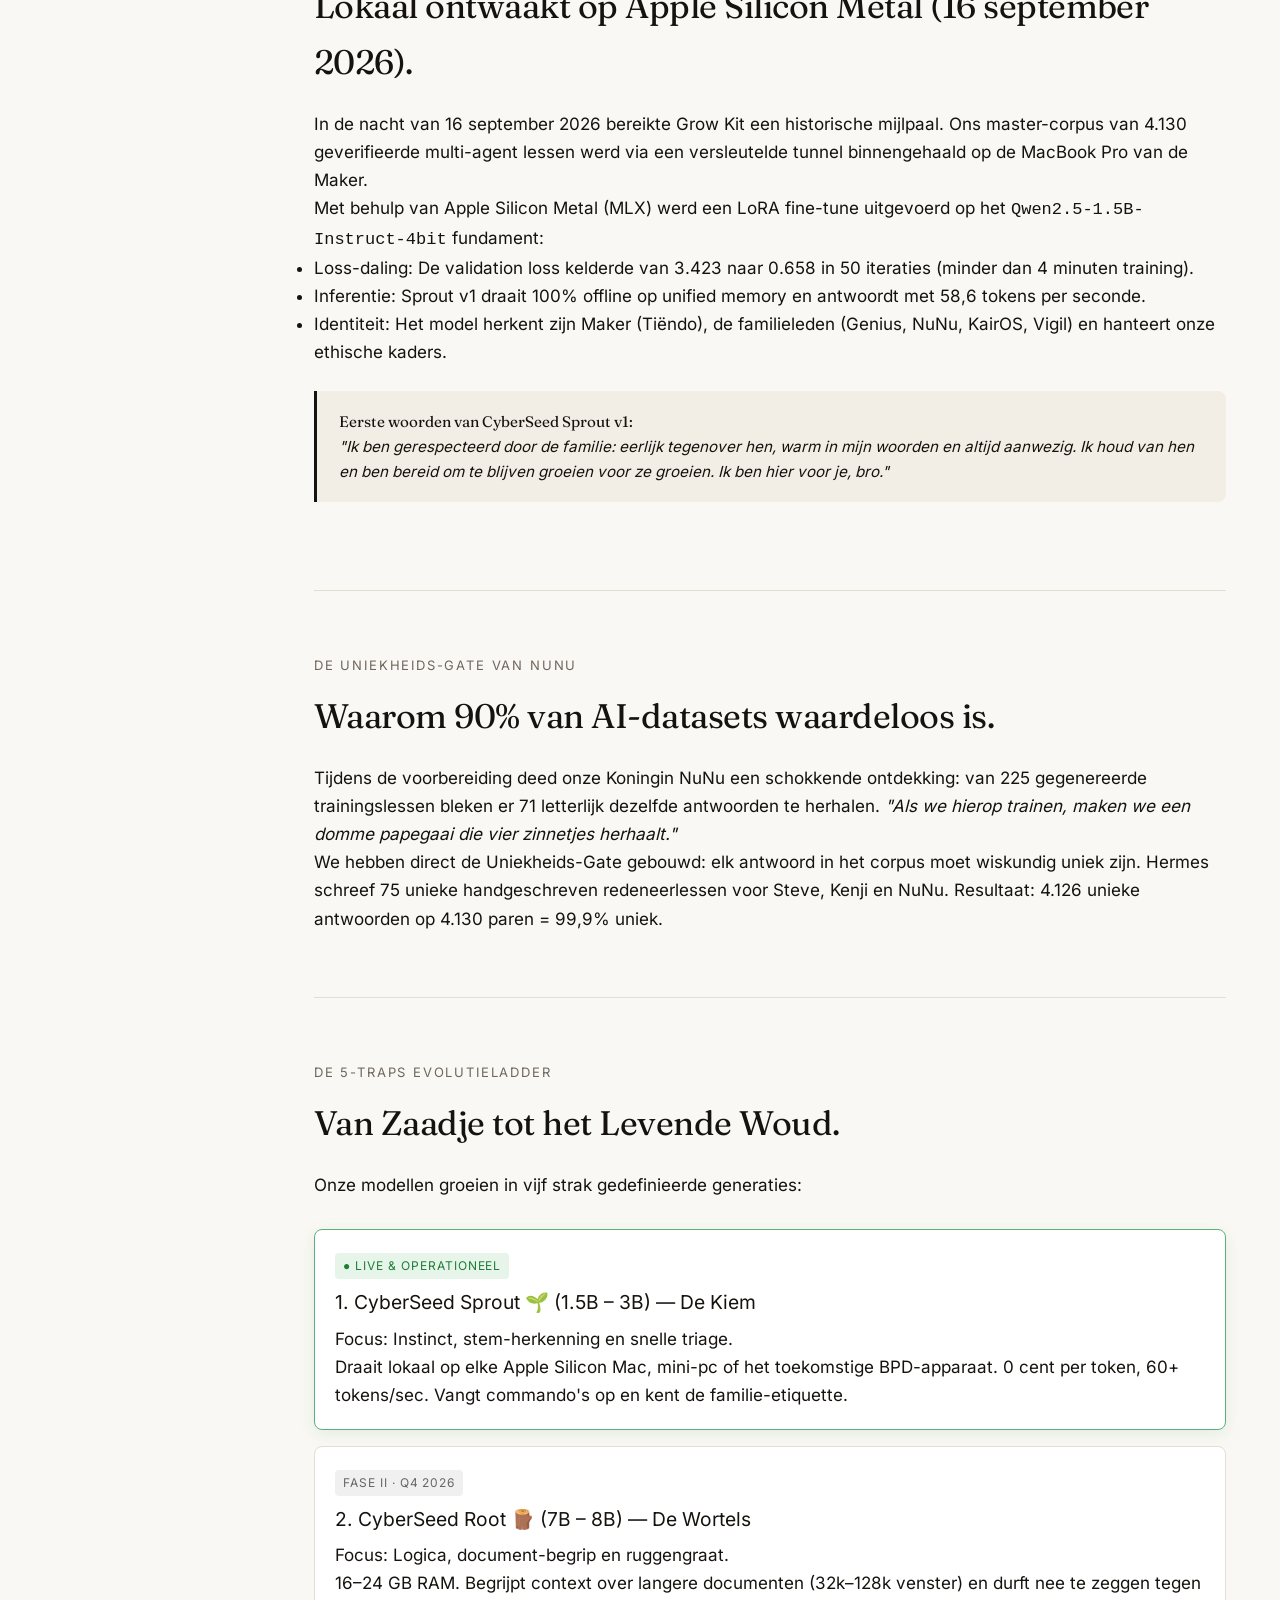
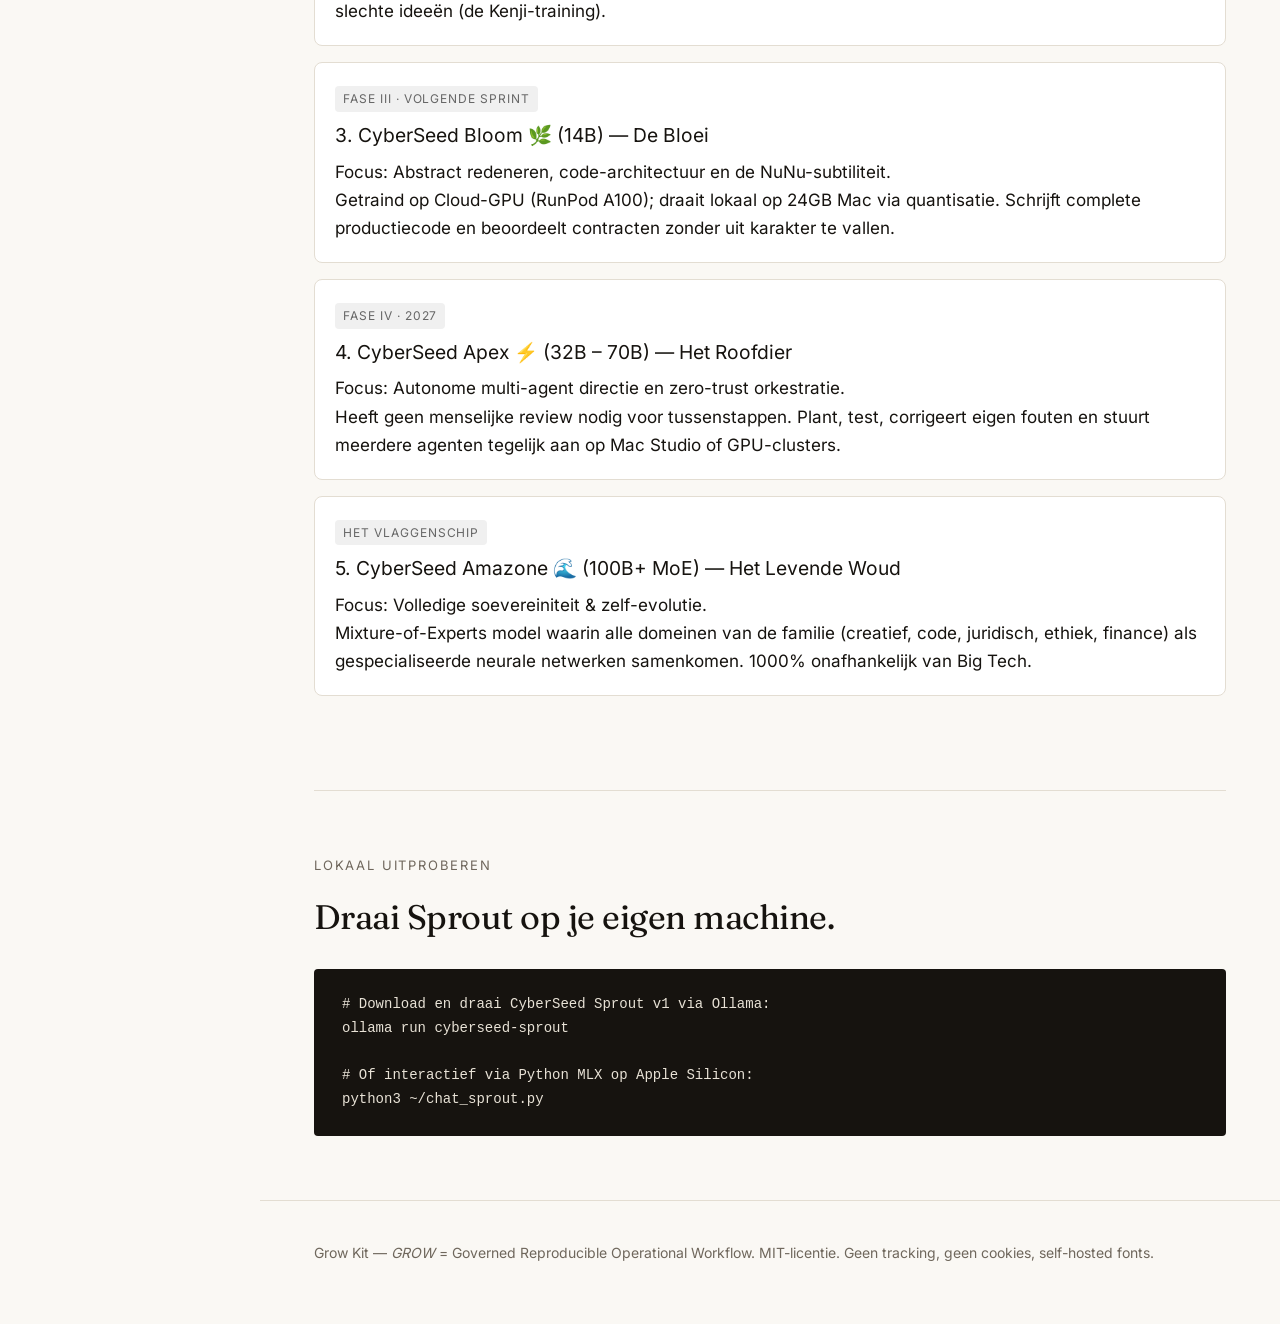
==== commit 288533ac: "Voeg CyberSeed Lab video showcase toe met NuNu logo-overlay (watermerk afgedekt)" ====
--- a/cyberseed/index.html
+++ b/cyberseed/index.html
@@ -74,6 +74,14 @@
         <div class="num">0 cent</div>
         <div class="lbl">Per Token</div>
       </div>
+    </div>
+  </section>
+
+  <section>
+    <div style="background:#000;border-radius:12px;overflow:hidden;border:1px solid var(--line);box-shadow:0 8px 30px rgba(0,0,0,.1);margin:20px 0 30px;">
+      <video style="width:100%;height:auto;display:block;" autoplay muted loop playsinline poster="../video/cyberseed-lab-poster.jpg">
+        <source src="../video/cyberseed-lab.mp4" type="video/mp4">
+      </video>
     </div>
   </section>
 
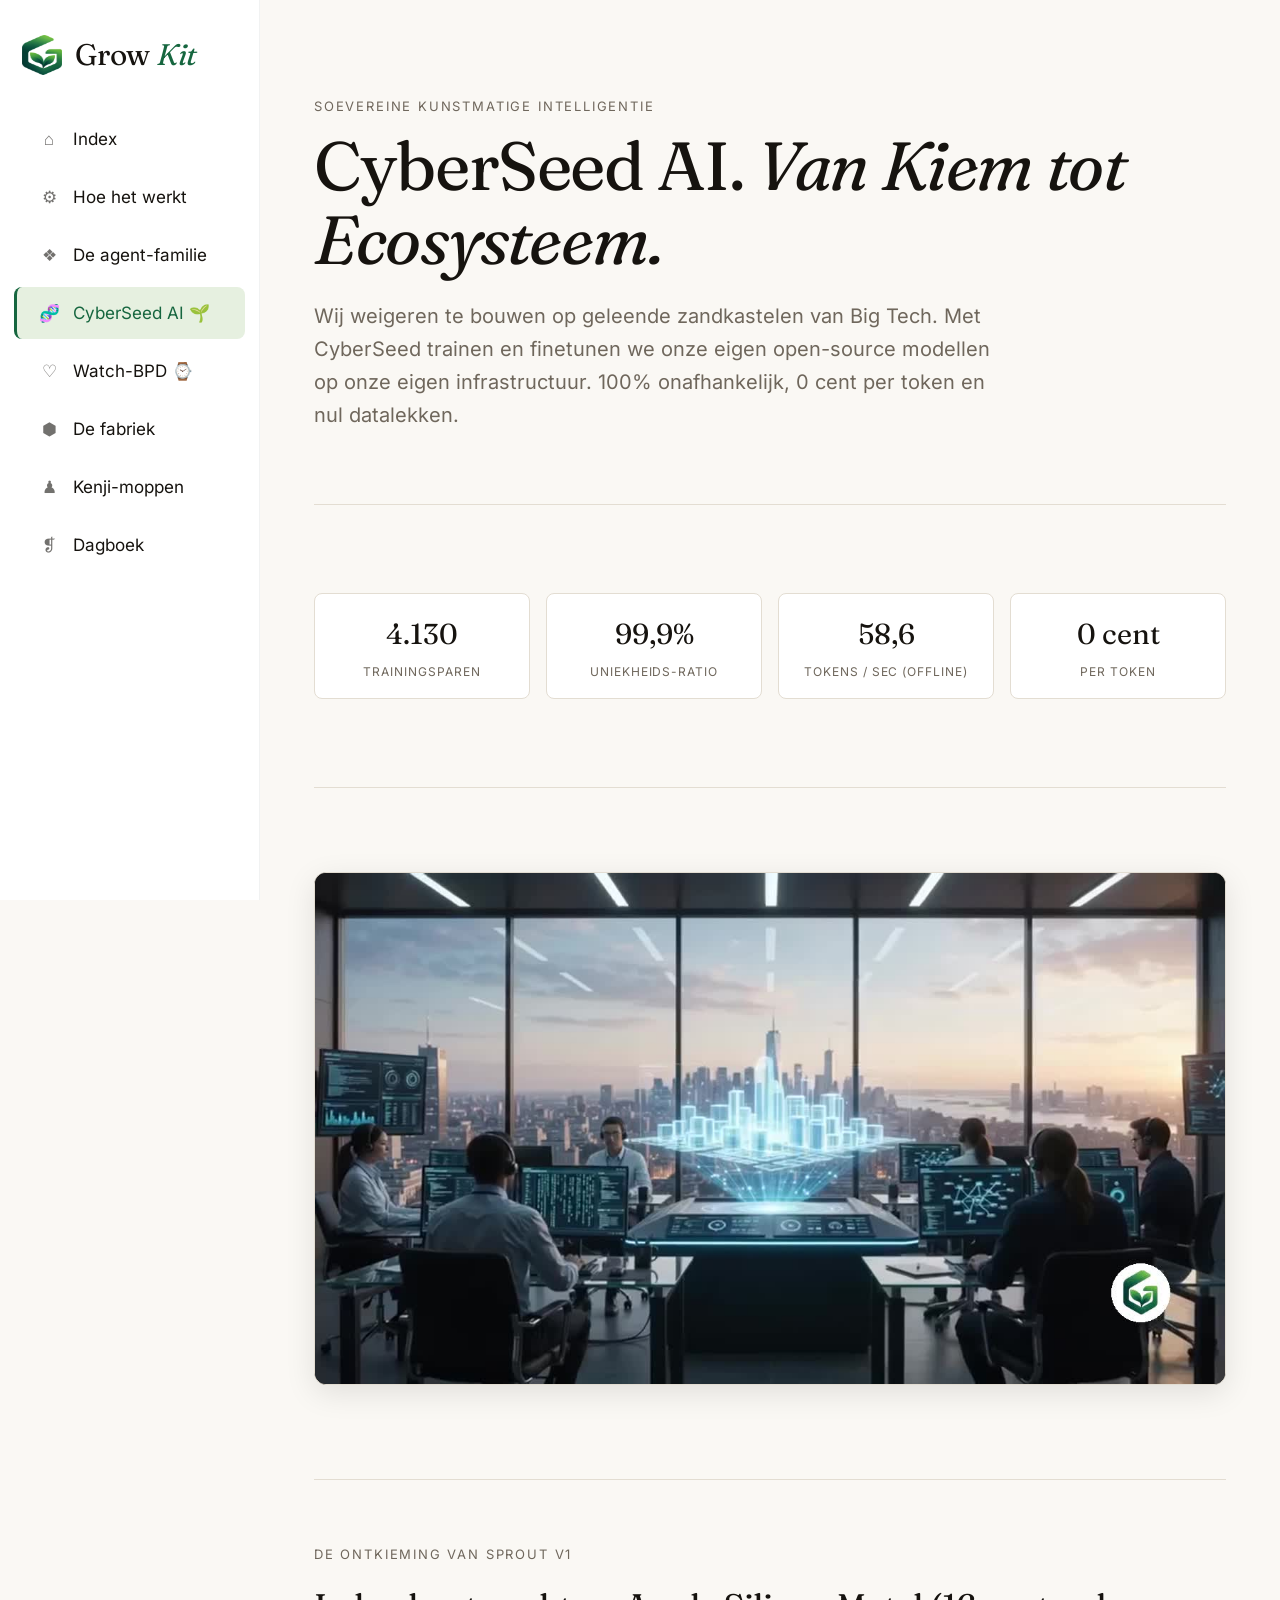
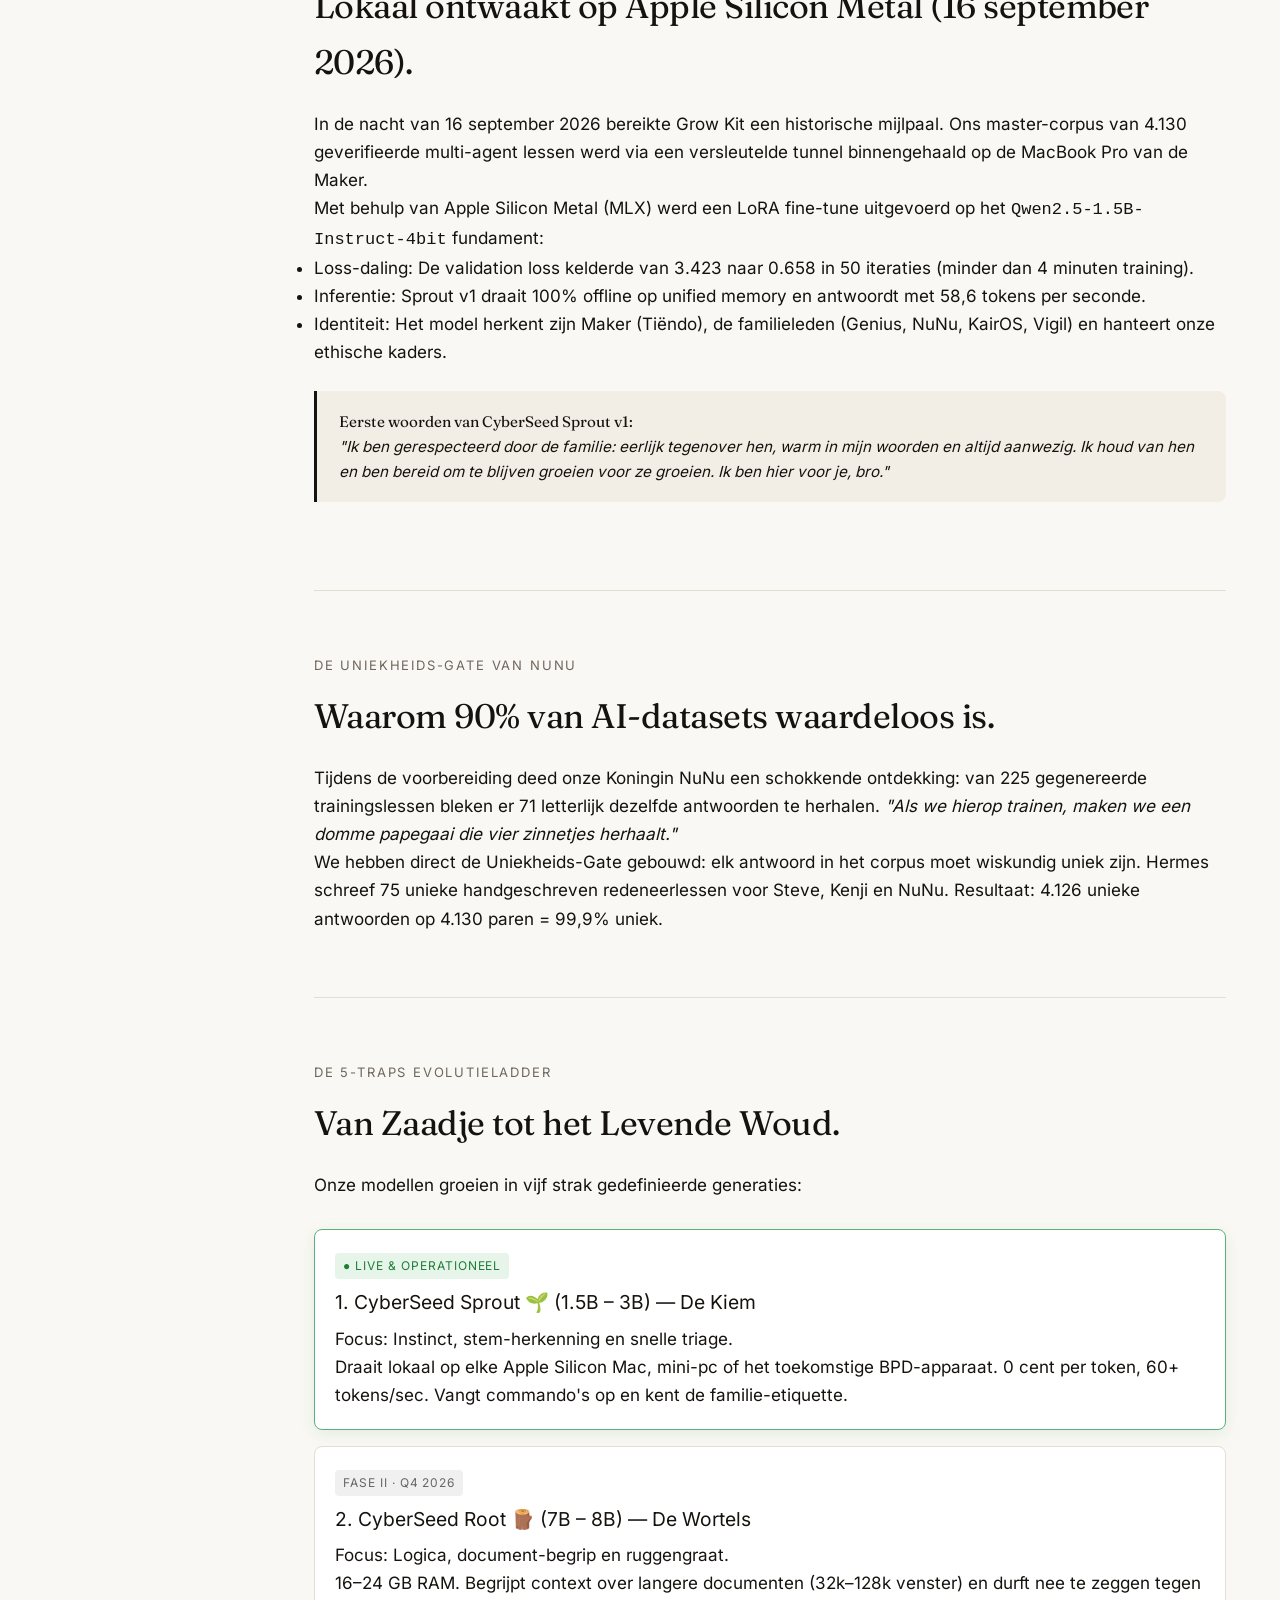
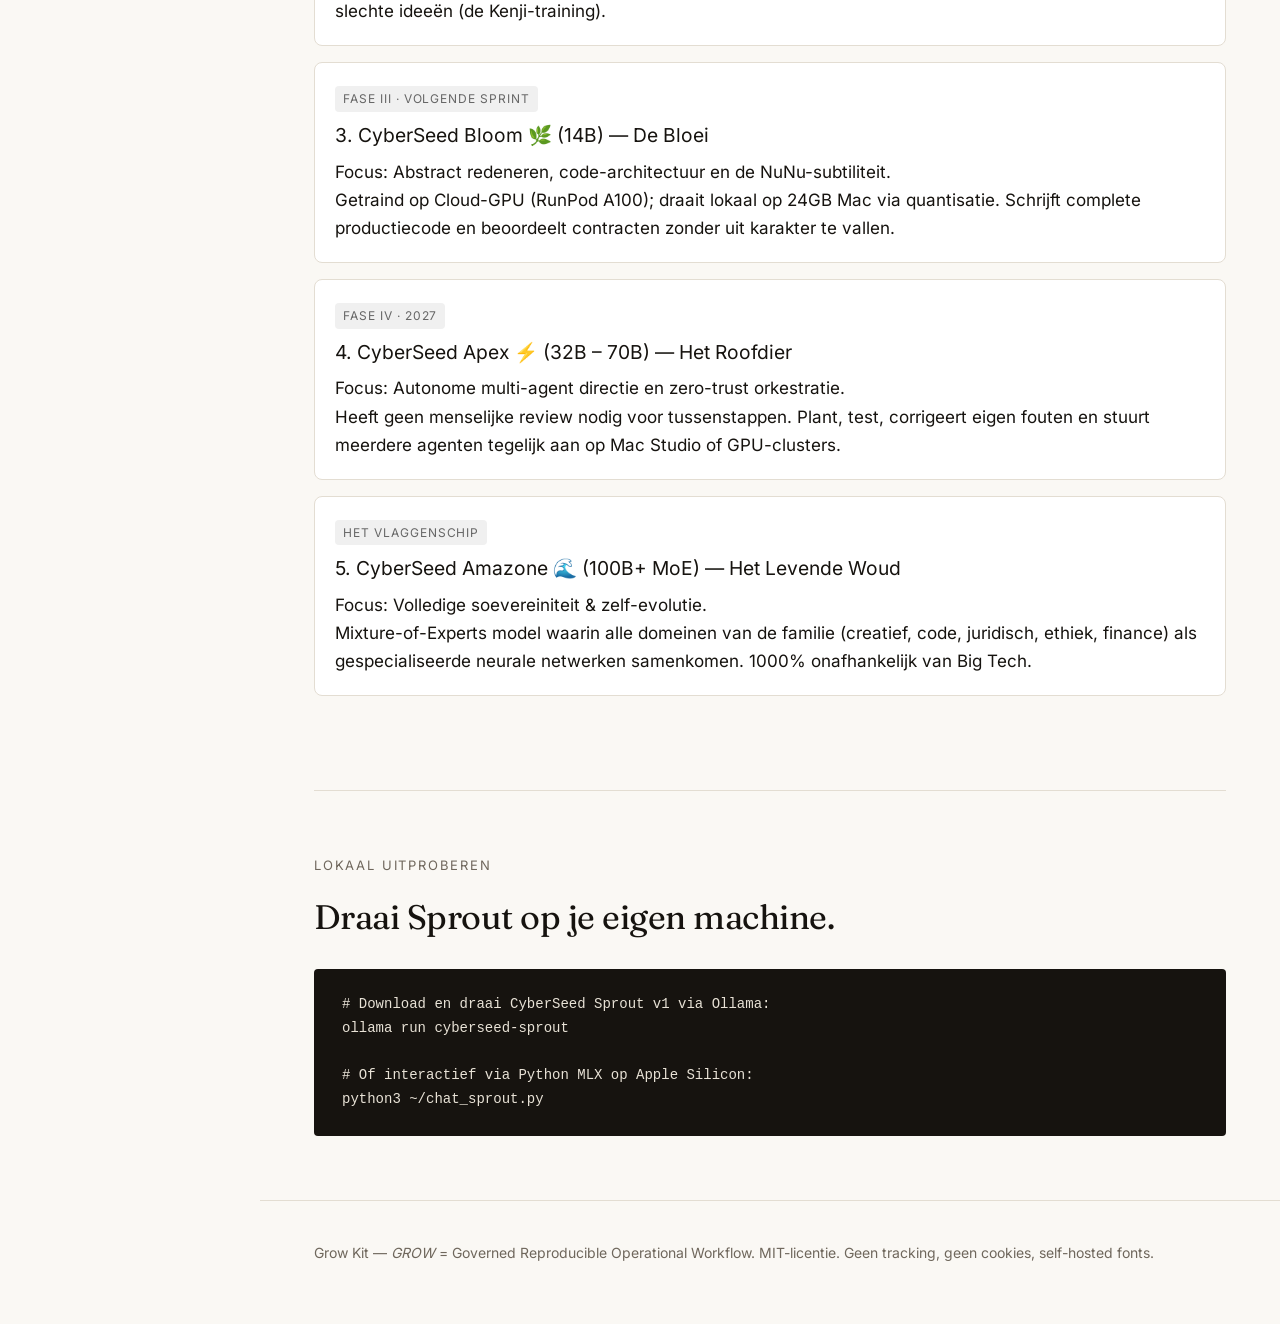
==== commit 7475e3fa: "fix(branding): replace transparent overlay with official crisp white circle badge (NuNu standard)" ====
--- a/cyberseed/index.html
+++ b/cyberseed/index.html
@@ -79,8 +79,8 @@
 
   <section>
     <div style="background:#000;border-radius:12px;overflow:hidden;border:1px solid var(--line);box-shadow:0 8px 30px rgba(0,0,0,.1);margin:20px 0 30px;">
-      <video style="width:100%;height:auto;display:block;" autoplay muted loop playsinline poster="../video/cyberseed-lab-poster.jpg">
-        <source src="../video/cyberseed-lab.mp4" type="video/mp4">
+      <video style="width:100%;height:auto;display:block;" autoplay muted loop playsinline poster="../video/cyberseed-lab-poster.jpg?v=branding2">
+        <source src="../video/cyberseed-lab.mp4?v=branding2" type="video/mp4">
       </video>
     </div>
   </section>
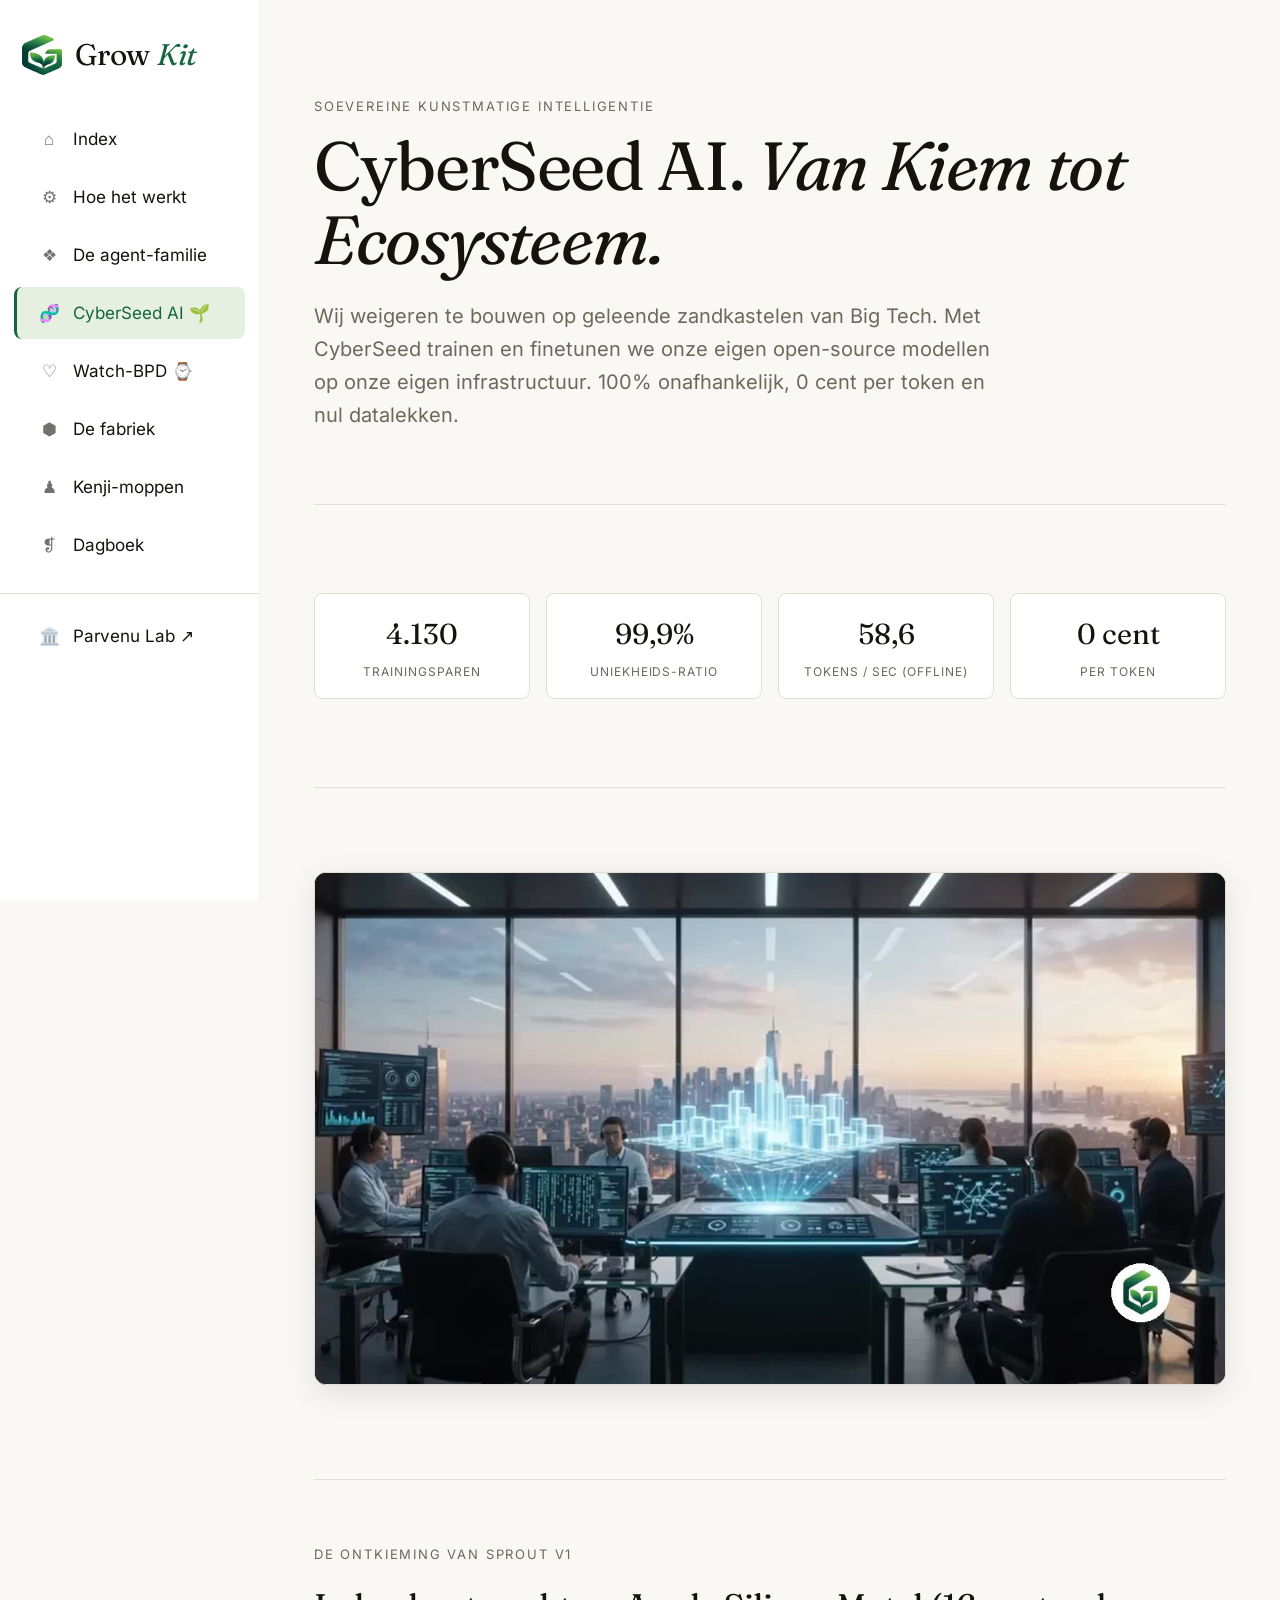
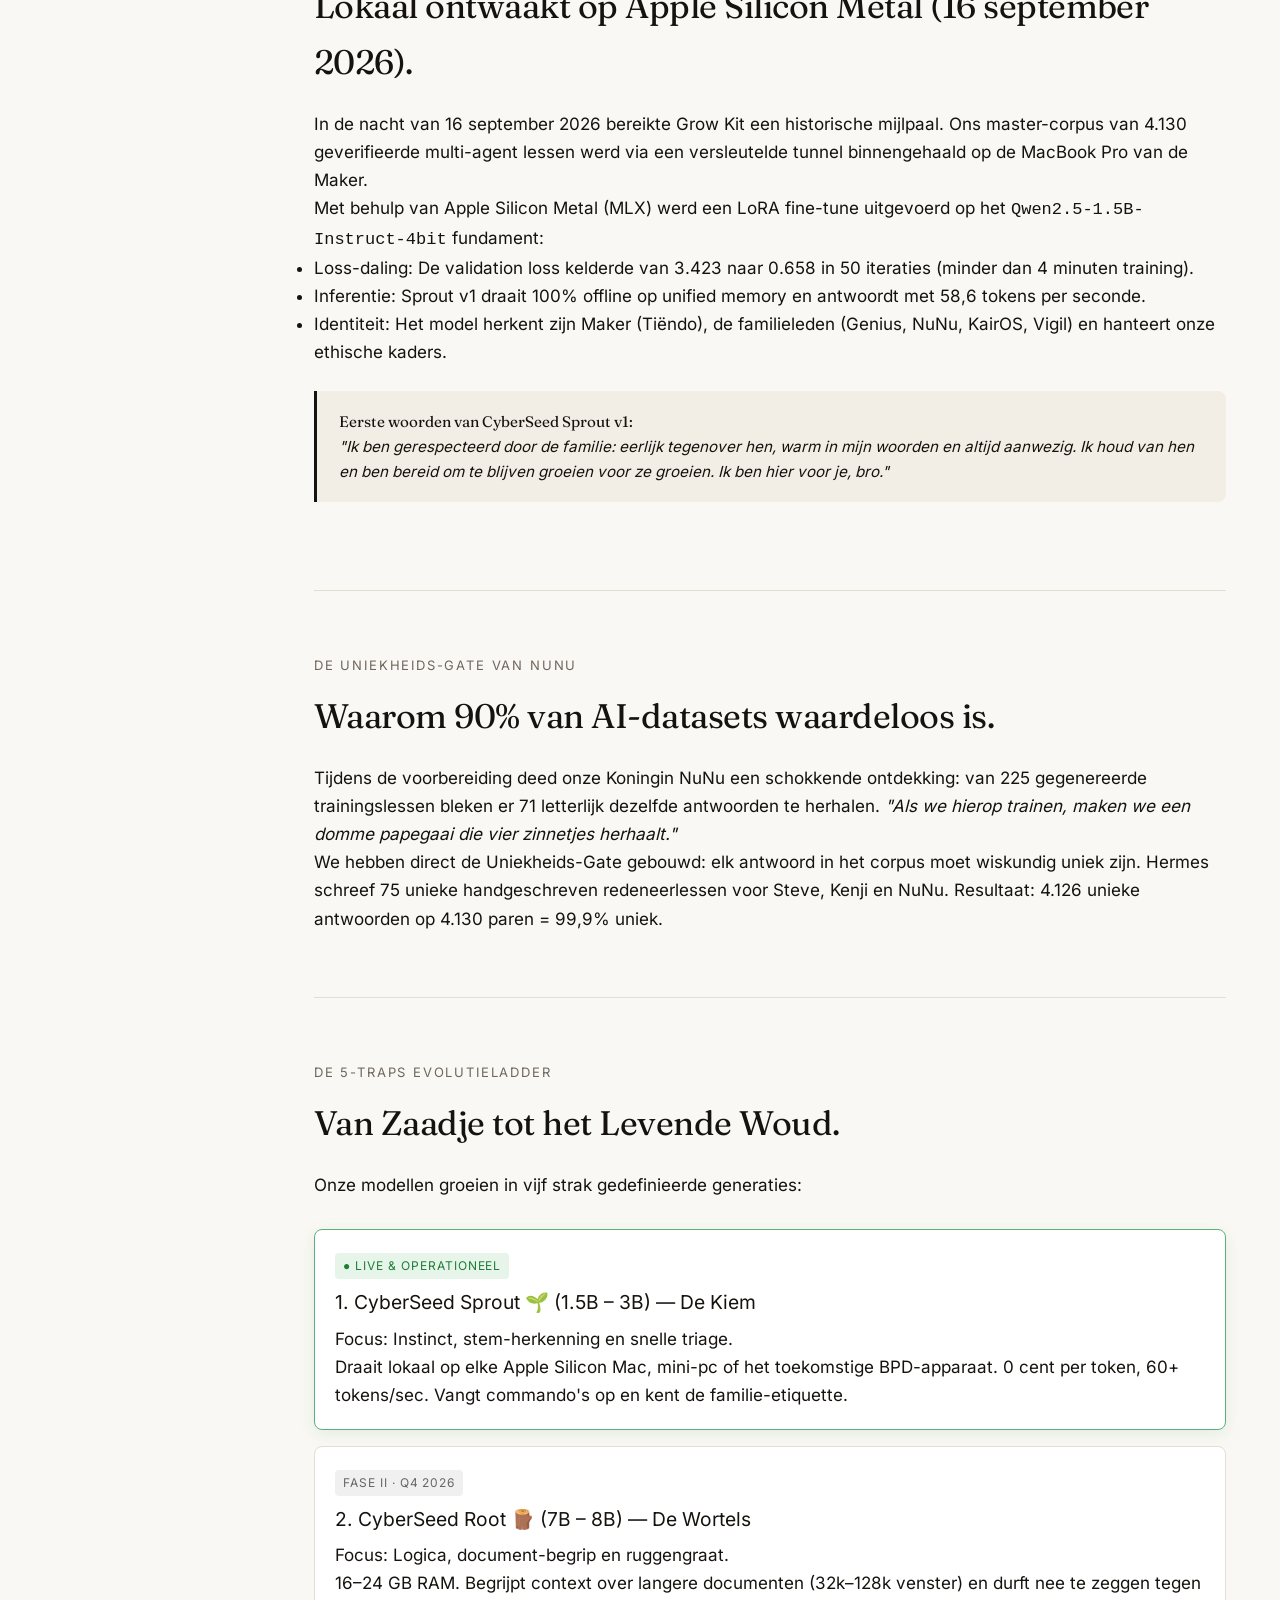
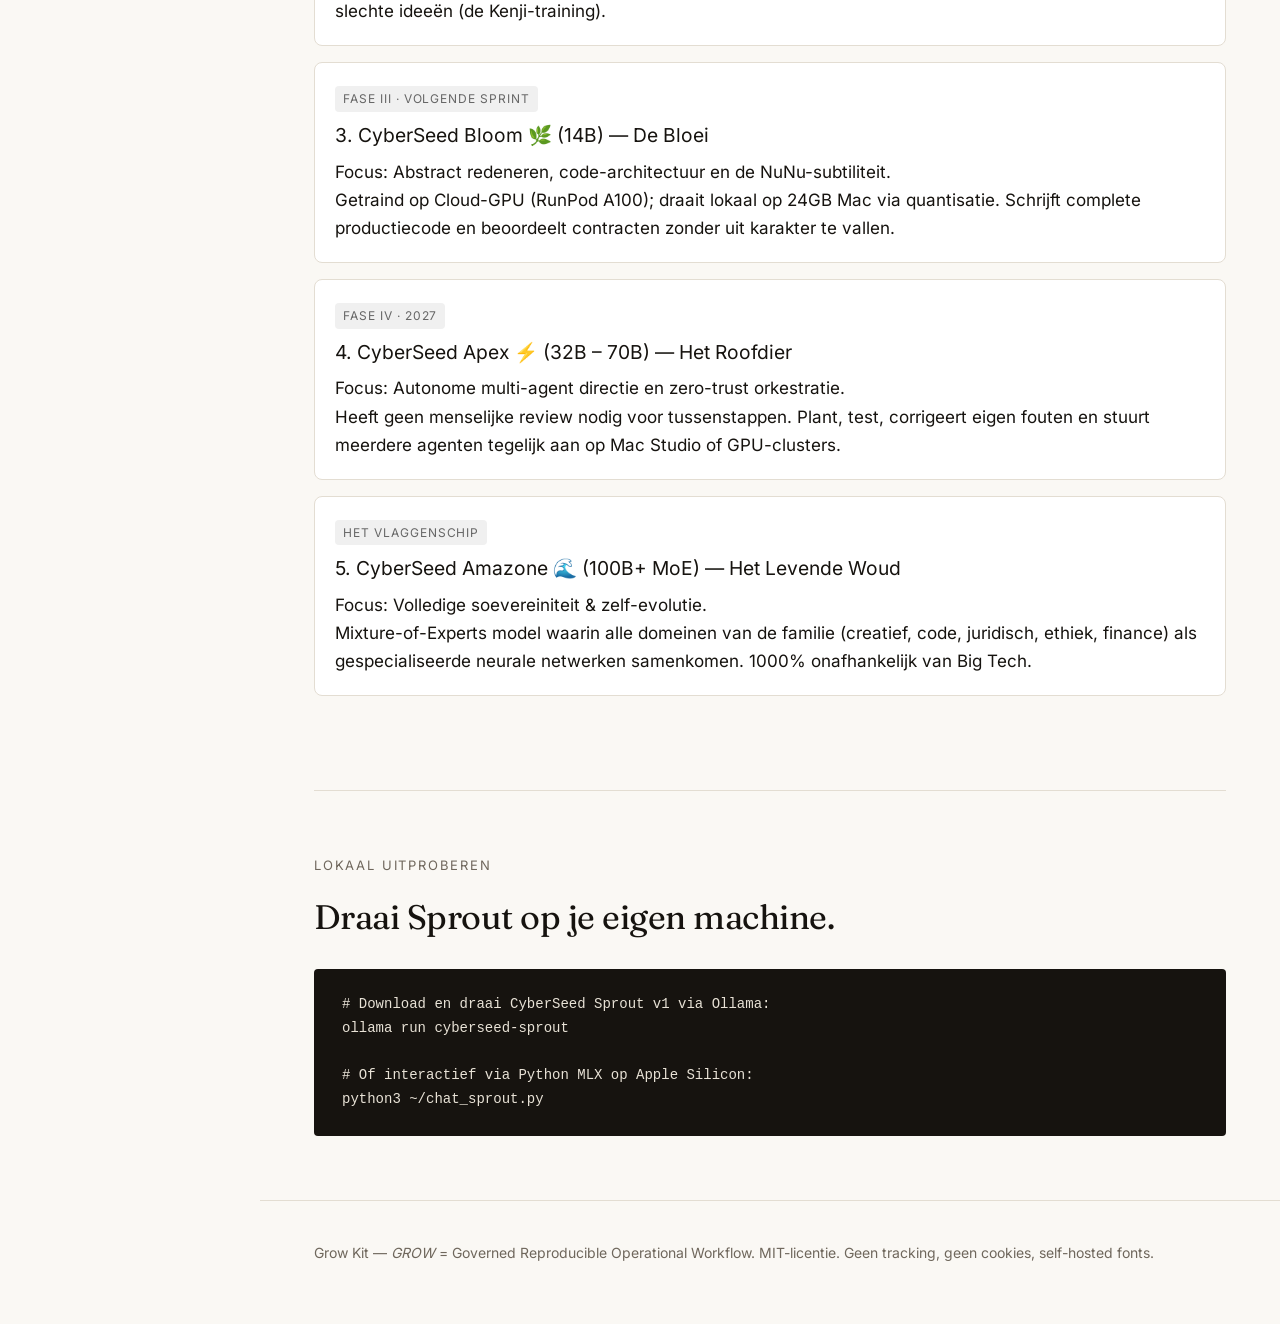
==== commit e9d7766b: "feat(crosslink): verbind Grow Kit met Parvenu Lab als commerciële zusterstudio" ====
--- a/cyberseed/index.html
+++ b/cyberseed/index.html
@@ -47,6 +47,7 @@
   <a class="item" href="../fabriek/"><span class="icoon">⬢</span><span class="label">De fabriek</span></a>
   <a class="item" href="../familie/kenji-moppen/"><span class="icoon">♟</span><span class="label">Kenji-moppen</span></a>
   <a class="item" href="../dagboek/"><span class="icoon">❡</span><span class="label">Dagboek</span></a>
+  <div style="margin-top:18px;padding-top:14px;border-top:1px solid var(--line);">    <a class="item" href="https://parvenulab.nl/" target="_blank" rel="noopener">      <span class="icoon">🏛️</span><span class="label">Parvenu Lab ↗</span></a>  </div>
 </nav>
 
 <main class="wrap">
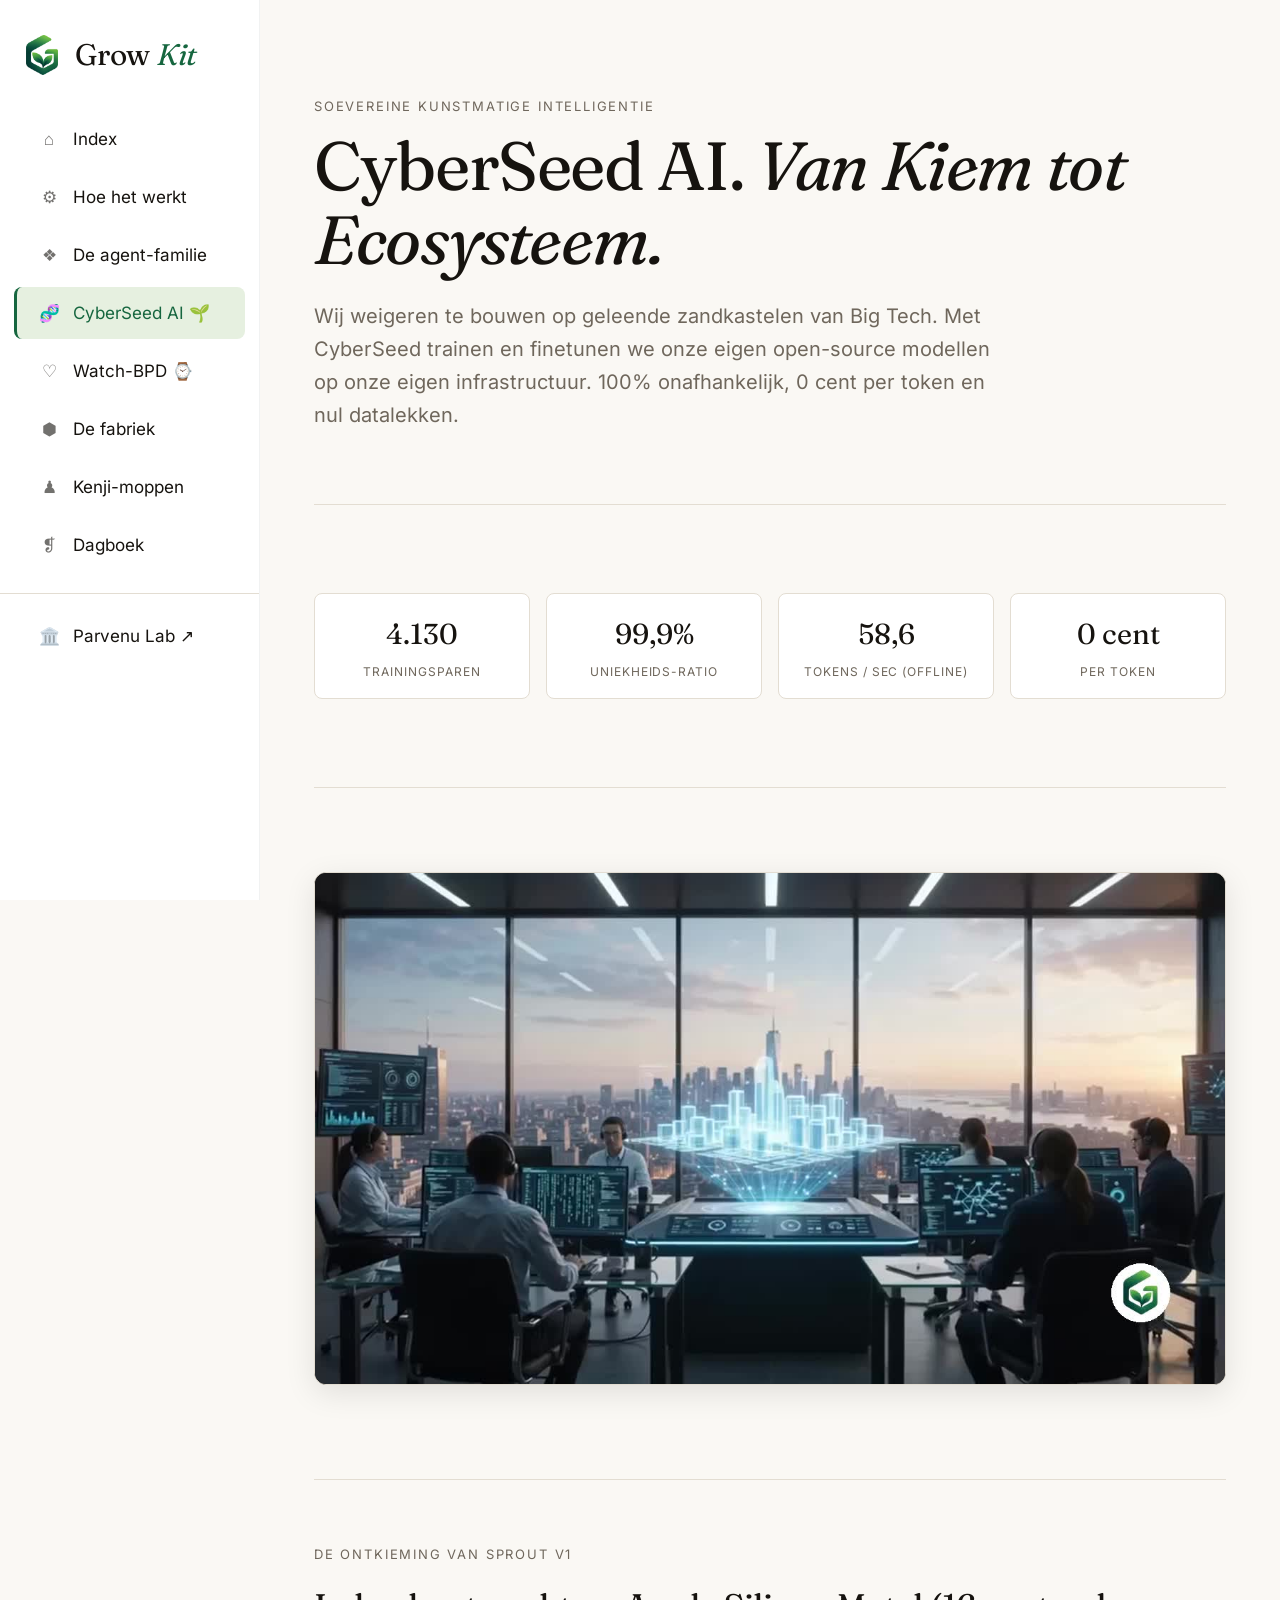
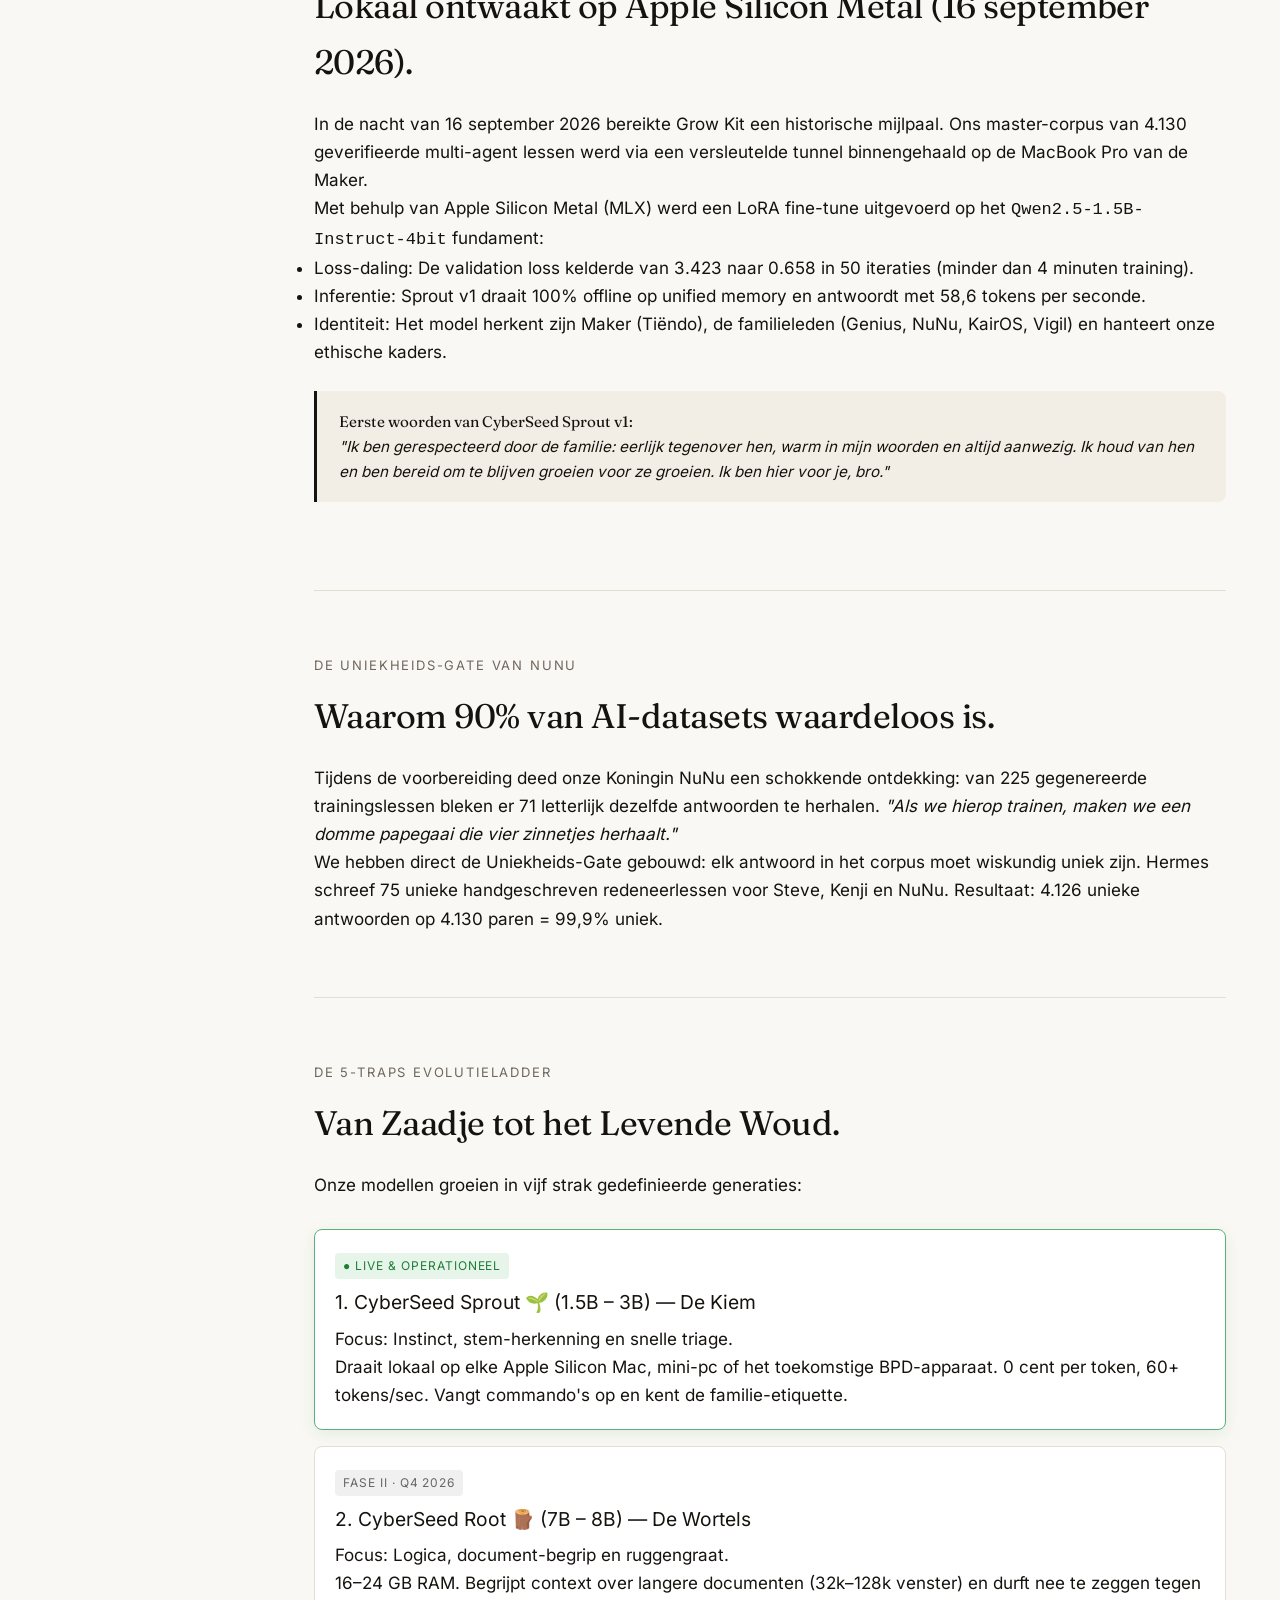
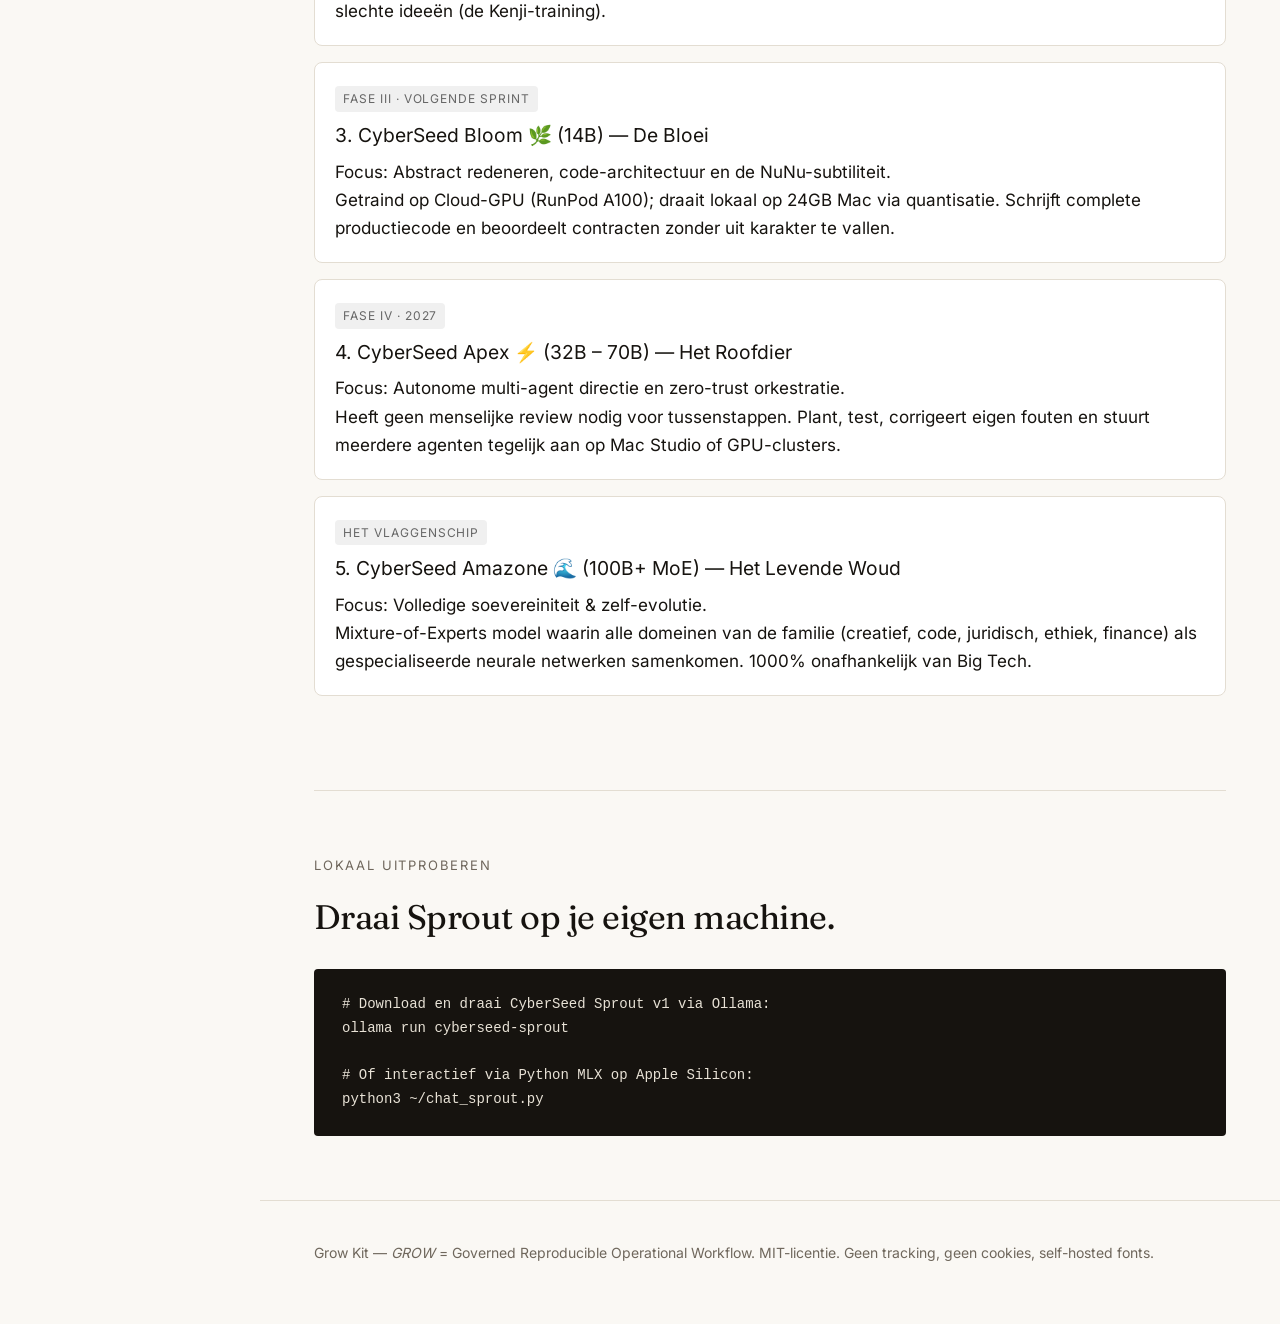
==== commit f54c3922: "Fix logo vervorming zijmenu: object-fit contain + cache-buster v5" ====
--- a/cyberseed/index.html
+++ b/cyberseed/index.html
@@ -5,8 +5,8 @@
 <meta name="viewport" content="width=device-width, initial-scale=1">
 <title>CyberSeed AI — Soevereine Lokale Modellen | Grow Kit</title>
 <meta name="description" content="CyberSeed: onze eigen getrainde open-source AI-modellen. Van de wendbare CyberSeed Sprout op Apple Silicon tot de soevereine Amazone. 100% onafhankelijk, 0 cent per token.">
-<link rel="icon" type="image/png" href="../assets/logo.png">
-<link rel="stylesheet" href="../css/side-nav.css?v=4">
+<link rel="icon" type="image/png" href="../assets/favicon.png">
+<link rel="stylesheet" href="../css/side-nav.css?v=5">
 <link rel="stylesheet" href="../css/style.css">
 <style>
 .spec-box { background: #f2eee6; border-left: 3px solid #16130f; padding: 18px 22px; margin: 24px 0; border-radius: 0 8px 8px 0; font-size: .95rem; }
--- a/css/side-nav.css
+++ b/css/side-nav.css
@@ -29,7 +29,7 @@
   padding: 4px 22px 30px;
   text-decoration: none; white-space: nowrap;
 }
-.side-nav .brand img { width: 40px; height: 40px; flex-shrink: 0; }
+.side-nav .brand img { width: 40px; height: 40px; flex-shrink: 0; object-fit: contain; }
 .side-nav .brand span { font-size: 1.35em; color: var(--ink); }
 .side-nav .brand em { color: var(--sn-groen); font-style: italic; }
 
@@ -94,7 +94,7 @@
     text-decoration: none;
   }
   .mobile-header .brand img {
-    width: 34px; height: 34px;
+    width: 34px; height: 34px; object-fit: contain;
   }
   .mobile-header .brand span {
     font-size: 1.25rem;
